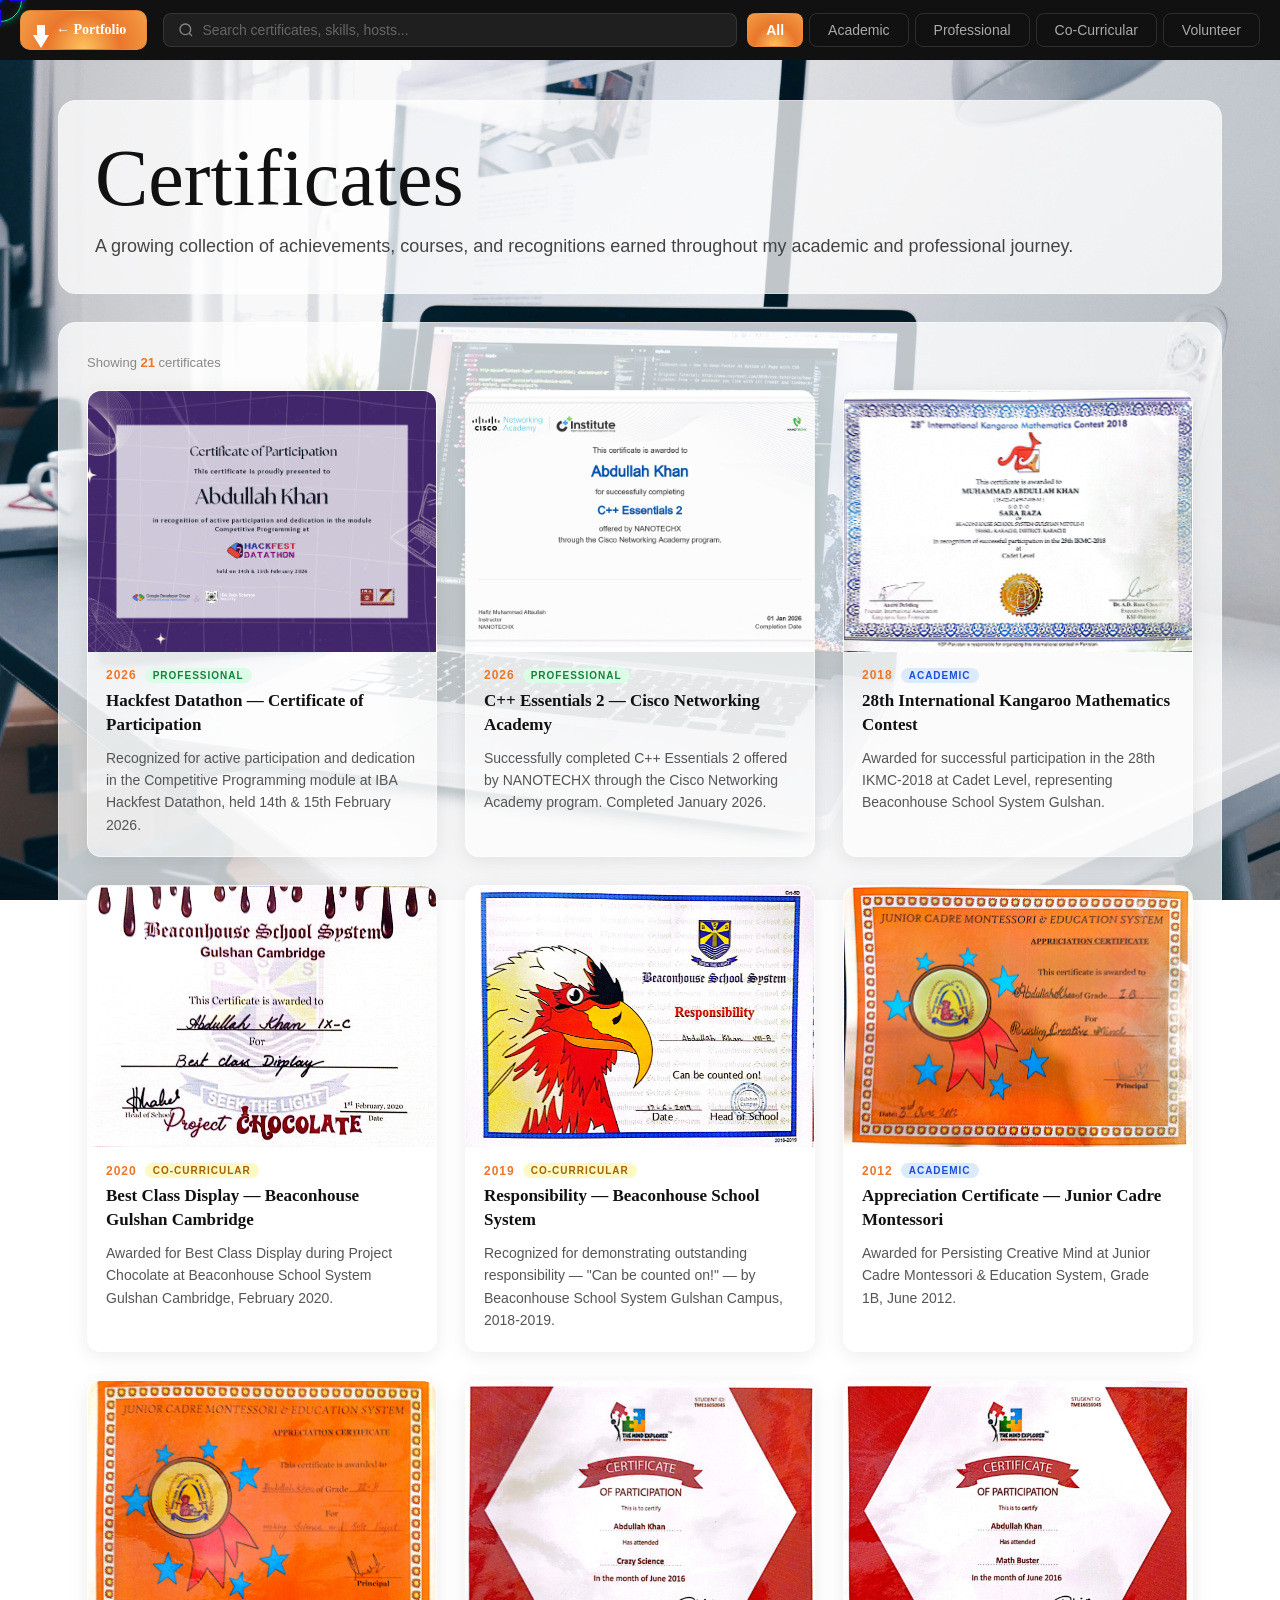
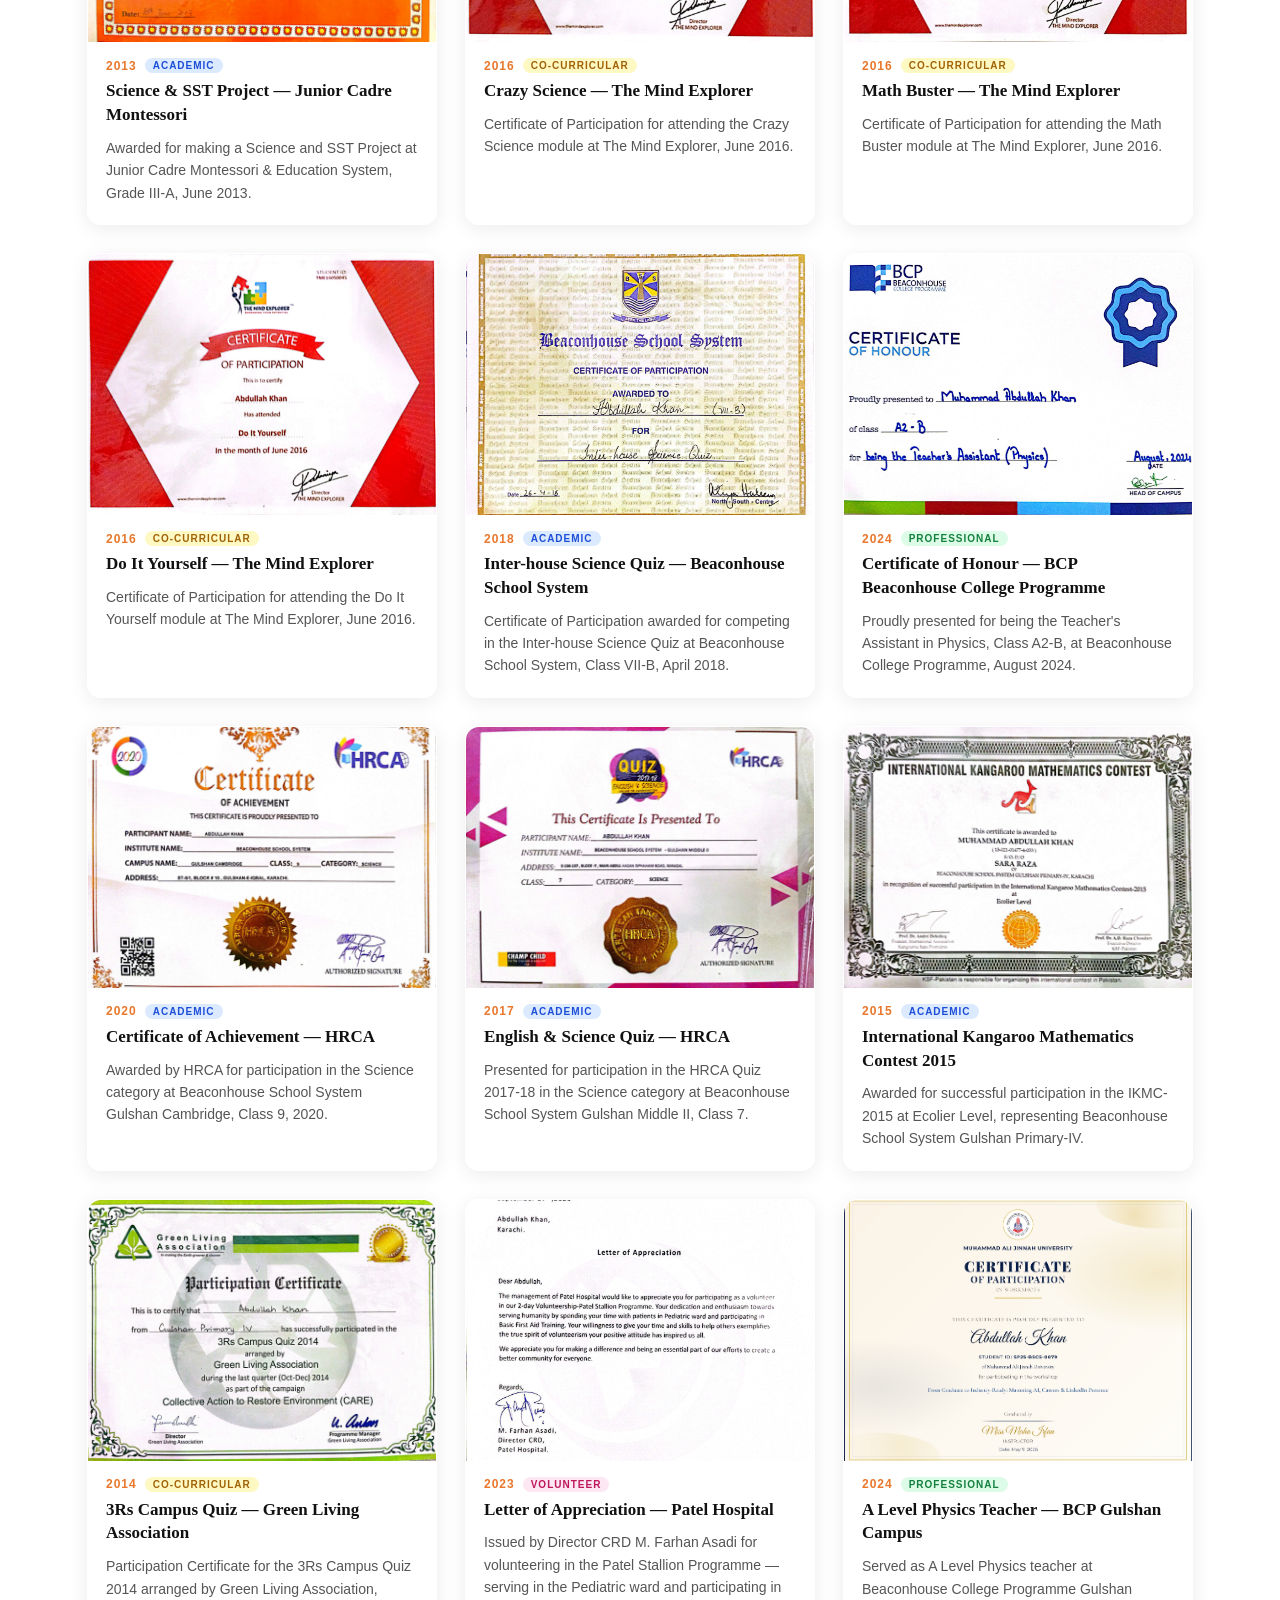
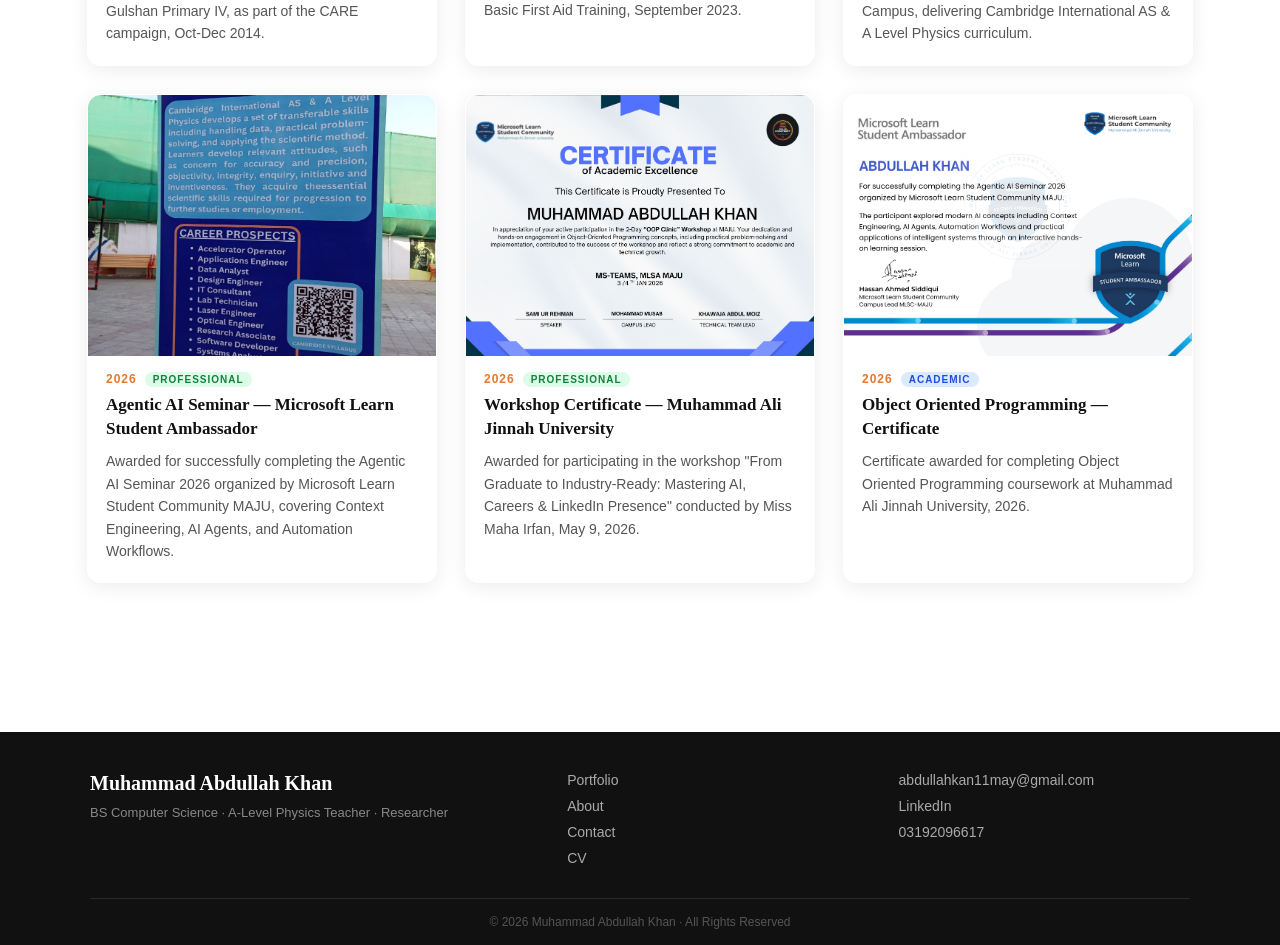
==== certificates.html @ 12440680 "Update certificates.html" ====
<!DOCTYPE html>
<html lang="en">
<head>
  <meta charset="UTF-8" />
  <meta name="viewport" content="width=device-width, initial-scale=1.0" />
  <title>Abdullah Khan — Certificates</title>
  <style>
    * { margin: 0; padding: 0; box-sizing: border-box; }
    html { scroll-behavior: smooth; }
    body { font-family: Georgia, "Times New Roman", serif; color: #111; background-image: url('christopher-gower-m_HRfLhgABo-unsplash.jpg'); background-size: cover; background-position: center; background-attachment: fixed; min-height: 100vh; }
    @media (max-width: 768px) { body { background-image: none; background-color: #cce8f4; } * { cursor: auto !important; } .cursor { display: none; } }
    * { cursor: none !important; }

    /* CURSOR */
    .cursor { position: fixed; top: 0; left: 0; pointer-events: none; z-index: 99999; transform: translate(-50%, -50%); }
    .cursor-ring { position: absolute; top: 50%; left: 50%; transform: translate(-50%, -50%); width: 44px; height: 44px; border-radius: 50%; border: 1.5px solid rgba(0,255,180,0.9); background: transparent; box-shadow: 0 0 8px rgba(0,255,180,0.4), inset 0 0 8px rgba(0,255,180,0.1); transition: transform 0.15s ease, box-shadow 0.15s ease; }
    .cursor-dot { position: absolute; top: 50%; left: 50%; transform: translate(-50%, -50%); width: 5px; height: 5px; border-radius: 50%; background: rgb(0,26,255); box-shadow: 0 0 6px rgba(0,34,255,0.9), 0 0 12px rgba(0,55,255,0.5); }
    .cursor-line { position: absolute; background: rgba(30,0,255,0.85); box-shadow: 0 0 4px rgba(13,0,255,0.6); }
    .cursor-line-top    { width: 1.5px; height: 16px; top: -26px;    left: 50%;  transform: translateX(-50%); }
    .cursor-line-bottom { width: 1.5px; height: 16px; bottom: -26px; left: 50%;  transform: translateX(-50%); }
    .cursor-line-left   { height: 1.5px; width: 16px; left: -26px;   top: 50%;   transform: translateY(-50%); }
    .cursor-line-right  { height: 1.5px; width: 16px; right: -26px;  top: 50%;   transform: translateY(-50%); }
    .cursor.clicking .cursor-ring { transform: translate(-50%,-50%) scale(0.7); box-shadow: 0 0 16px rgba(8,0,255,0.8), inset 0 0 10px rgba(0,255,180,0.2); }
    .cursor.hovering .cursor-ring { transform: translate(-50%,-50%) scale(1.5); box-shadow: 0 0 20px rgba(0,42,255,0.7), inset 0 0 14px rgba(0,255,180,0.15); }

    /* PROGRESS BAR */
    .progress-bar { position: fixed; top: 0; left: 0; width: 0%; height: 5px; background: linear-gradient(to right, #5f74fe, #3f2ce9); z-index: 9999; transition: width 0.1s ease; border-radius: 0 2px 2px 0; }

    /* NAVBAR */
    .navbar { width: 100%; background: #111; display: flex; justify-content: center; align-items: center; gap: 40px; padding: 10px 18px; position: sticky; top: 0; z-index: 1000; }
    .nav-btn { --icon_width: 8px; --icon_height: 10px; --icon_color: #ffffff; border-radius: 10px; border: 1px solid rgba(0,0,0,0.05); position: relative; padding: 10px 20px 10px 35px; background: radial-gradient(circle at bottom center, #fec35f, #e9772c, #f49d46); color: #ffffff; transform-style: preserve-3d; transition: all 300ms ease; font-family: Georgia, "Times New Roman", serif; font-size: 14px; font-weight: 600; cursor: pointer; text-decoration: none; user-select: none; display: inline-flex; justify-content: center; align-items: center; z-index: 1; line-height: 1.3; }
    .nav-btn:hover { color: #000; background: radial-gradient(circle at center center, #f9f9f9, #a7a7a7); transform: scale(1.08) translateY(-2px); box-shadow: 0 6px 20px rgba(233,119,44,0.35); }
    .nav-btn:hover .btn-icon { transition: all 800ms ease-in-out; transform: rotateY(90deg) rotate(-360deg); }
    .nav-btn .btn-icon { width: 80px; display: block; position: absolute; left: -20px; top: -36px; bottom: -40px; transform-style: preserve-3d; transform: rotateY(90deg) rotate(0deg); }
    .nav-btn .btn-icon > span { position: absolute; background: var(--icon_color); width: var(--icon_width); height: var(--icon_height); left: 0; top: 50px; transform: rotateY(-90deg); }
    .nav-btn > .btn-icon > span::before { position: absolute; content: ""; top: 100%; left: 0; margin-left: calc((var(--icon_width) * -1) + var(--icon_width) / 2); width: 0; height: 0; border-width: calc(var(--icon_width) + 5px) var(--icon_width) 0 var(--icon_width); border-color: var(--icon_color) transparent transparent transparent; border-style: solid; }

    /* PAGE WRAP */
    .page-wrap { width: min(100%, 1200px); margin: 0 auto; padding: 40px 18px 60px; }

    /* PAGE HEADER */
    .page-header { background: rgba(255,255,255,0.75); border: 1px solid rgba(255,255,255,0.3); border-radius: 18px; padding: 32px 36px; margin-bottom: 28px; opacity: 0; transform: translateY(40px); transition: opacity 0.2s ease, transform 0.7s ease; }
    .page-header.visible { opacity: 1; transform: translateY(0); }
    .page-header h1 { font-size: clamp(48px, 7vw, 80px); font-weight: 400; margin-bottom: 8px; }
    .page-header p { font-family: Arial; font-size: 18px; color: #444; line-height: 1.6; }

    /* ── FILTER BAR ── */
    .filter-bar {
      background: #0f1923;
      border-radius: 14px;
      padding: 14px 20px;
      margin-bottom: 28px;
      display: flex;
      align-items: center;
      gap: 16px;
      flex-wrap: wrap;
      opacity: 0;
      transform: translateY(20px);
      transition: opacity 0.6s ease, transform 0.6s ease;
    }
    .filter-bar.visible { opacity: 1; transform: translateY(0); }

    .filter-search-wrap {
      display: flex;
      align-items: center;
      gap: 8px;
      background: rgba(255,255,255,0.06);
      border: 1px solid rgba(255,255,255,0.1);
      border-radius: 8px;
      padding: 8px 14px;
      flex: 1;
      min-width: 200px;
    }
    .filter-search-wrap svg { color: #888; flex-shrink: 0; }
    .filter-search {
      background: transparent;
      border: none;
      outline: none;
      color: #fff;
      font-size: 14px;
      font-family: Arial, sans-serif;
      width: 100%;
    }
    .filter-search::placeholder { color: #666; }

    .filter-tabs {
      display: flex;
      gap: 6px;
      flex-wrap: wrap;
    }

    .filter-tab {
      padding: 8px 18px;
      border-radius: 8px;
      border: 1px solid rgba(255,255,255,0.12);
      background: transparent;
      color: #aaa;
      font-size: 14px;
      font-family: Arial, sans-serif;
      font-weight: 500;
      cursor: pointer;
      transition: all 0.2s ease;
    }
    .filter-tab:hover { color: #fff; border-color: rgba(255,255,255,0.3); }
    .filter-tab.active {
      background: radial-gradient(circle at bottom center, #fec35f, #e9772c, #f49d46);
      border-color: transparent;
      color: #fff;
      font-weight: 700;
    }

    /* CERT SECTION */
    .cert-section { background: rgba(255,255,255,0.75); border: 1px solid rgba(255,255,255,0.3); border-radius: 18px; padding: 32px 28px; margin-bottom: 36px; opacity: 0; transform: translateY(40px); transition: opacity 0.7s ease, transform 0.7s ease; }
    .cert-section.visible { opacity: 1; transform: translateY(0); }

    /* count badge */
    .cert-count {
      font-family: Arial, sans-serif;
      font-size: 13px;
      color: #888;
      margin-bottom: 20px;
    }
    .cert-count span { color: #e9772c; font-weight: 700; }

    /* GRID */
    .cert-grid { display: grid; grid-template-columns: repeat(3, 1fr); gap: 28px; }
    .cert-card { display: flex; flex-direction: column; background: rgba(255,255,255,0.6); border: 1px solid rgba(255,255,255,0.5); border-radius: 14px; overflow: hidden; box-shadow: 0 4px 20px rgba(0,0,0,0.08); transition: transform 0.3s ease, box-shadow 0.3s ease; }
    .cert-card:hover { transform: translateY(-6px); box-shadow: 0 12px 36px rgba(233,119,44,0.2), 0 4px 16px rgba(0,0,0,0.12); }
    .cert-card.hidden { display: none; }

    .cert-img-wrap { width: 100%; aspect-ratio: 4/3; overflow: hidden; background: #e8e8e8; cursor: pointer; position: relative; }
    .cert-img-wrap img { width: 100%; height: 100%; object-fit: cover; display: block; transition: transform 0.4s ease; }
    .cert-card:hover .cert-img-wrap img { transform: scale(1.04); }
    .cert-img-wrap::after { content: "🔍 Click to enlarge"; position: absolute; bottom: 0; left: 0; right: 0; background: rgba(0,0,0,0.55); color: #fff; font-family: Arial; font-size: 13px; text-align: center; padding: 8px; opacity: 0; transition: opacity 0.3s ease; }
    .cert-card:hover .cert-img-wrap::after { opacity: 1; }

    .cert-info { padding: 16px 18px 20px; flex: 1; display: flex; flex-direction: column; gap: 6px; }
    .cert-meta { display: flex; align-items: center; gap: 8px; flex-wrap: wrap; }
    .cert-year { font-family: Arial; font-size: 12px; font-weight: 700; color: #e9772c; text-transform: uppercase; letter-spacing: 1px; }
    .cert-badge {
      font-family: Arial; font-size: 10px; font-weight: 700;
      letter-spacing: 1px; text-transform: uppercase;
      padding: 2px 8px; border-radius: 20px;
    }
    .badge-academic    { background: #dbeafe; color: #1d4ed8; }
    .badge-professional{ background: #dcfce7; color: #15803d; }
    .badge-cocurricular{ background: #fef9c3; color: #a16207; }
    .badge-volunteer   { background: #fce7f3; color: #be185d; }

    .cert-title { font-family: Georgia, serif; font-size: 17px; font-weight: 600; color: #111; line-height: 1.4; }
    .cert-desc { font-family: Arial; font-size: 14px; color: #555; line-height: 1.6; margin-top: 4px; }

    /* NO RESULTS */
    .no-results { display: none; text-align: center; padding: 60px 20px; font-family: Arial; color: #888; font-size: 16px; }
    .no-results.show { display: block; }

    /* LIGHTBOX */
    .lightbox { position: fixed; inset: 0; background: rgba(0,0,0,0.88); z-index: 99990; display: flex; align-items: center; justify-content: center; opacity: 0; pointer-events: none; transition: opacity 0.3s ease; }
    .lightbox.open { opacity: 1; pointer-events: all; }
    .lightbox img { max-width: 90vw; max-height: 88vh; object-fit: contain; border-radius: 10px; box-shadow: 0 20px 60px rgba(0,0,0,0.6); transform: scale(0.9); transition: transform 0.3s ease; }
    .lightbox.open img { transform: scale(1); }
    .lightbox-close { position: absolute; top: 20px; right: 28px; font-size: 38px; color: #fff; cursor: pointer; font-family: Arial; line-height: 1; transition: color 0.2s ease; }
    .lightbox-close:hover { color: #e9772c; }

    /* FOOTER */
    .footer { background: #111; color: #ccc; padding: 40px 24px 0; margin-top: 20px; }
    .footer-inner { width: min(100%, 1100px); margin: 0 auto; display: grid; grid-template-columns: 1.5fr 1fr 1fr; gap: 40px; padding-bottom: 32px; border-bottom: 1px solid rgba(255,255,255,0.1); }
    .footer-name h3 { font-family: Georgia,serif; font-size: 20px; color:#fff; margin-bottom:8px; }
    .footer-name p { font-family: Arial; font-size:13px; color:#888; line-height:1.6; }
    .footer-links, .footer-contact { display:flex; flex-direction:column; gap:10px; }
    .footer-links a, .footer-contact a { font-family:Arial; font-size:14px; color:#aaa; text-decoration:none; transition: color 0.2s ease, padding-left 0.2s ease; }
    .footer-links a:hover { color:#e9772c; padding-left:6px; }
    .footer-contact a:hover { color:#e9772c; }
    .footer-bottom { width:min(100%,1100px); margin:0 auto; padding:16px 0; text-align:center; }
    .footer-bottom p { font-family:Arial; font-size:12px; color:#555; }

    @media (max-width: 900px) {
      .cert-grid { grid-template-columns: repeat(2, 1fr); }
      .footer-inner { grid-template-columns: 1fr; gap: 24px; }
      .navbar { gap: 10px; flex-wrap: wrap; }
    }
    @media (max-width: 580px) {
      .cert-grid { grid-template-columns: 1fr; }
      .nav-btn { font-size: 11px; padding: 7px 12px; }
      .nav-btn .btn-icon { display: none; }
      .filter-bar { gap: 10px; }
    }
  </style>
</head>
<body>

  <div class="cursor" id="cursor">
    <div class="cursor-ring"></div>
    <div class="cursor-dot"></div>
    <div class="cursor-line cursor-line-top"></div>
    <div class="cursor-line cursor-line-bottom"></div>
    <div class="cursor-line cursor-line-left"></div>
    <div class="cursor-line cursor-line-right"></div>
  </div>

  <div class="progress-bar" id="progressBar"></div>

  <nav class="navbar" style="justify-content:flex-start; gap:16px; padding:10px 20px;">
    <a href="index.html" class="nav-btn"><div class="btn-icon"><span></span></div>← Portfolio</a>
    <div style="display:flex;align-items:center;gap:10px;flex:1;flex-wrap:wrap;">
      <div class="filter-search-wrap" style="flex:1;min-width:180px;">
        <svg width="16" height="16" viewBox="0 0 24 24" fill="none" stroke="currentColor" stroke-width="2"><circle cx="11" cy="11" r="8"/><path d="m21 21-4.35-4.35"/></svg>
        <input class="filter-search" id="searchInput" type="text" placeholder="Search certificates, skills, hosts..." />
      </div>
      <div class="filter-tabs">
        <button class="filter-tab active" data-filter="all">All</button>
        <button class="filter-tab" data-filter="academic">Academic</button>
        <button class="filter-tab" data-filter="professional">Professional</button>
        <button class="filter-tab" data-filter="cocurricular">Co-Curricular</button>
        <button class="filter-tab" data-filter="volunteer">Volunteer</button>
      </div>
    </div>
  </nav>

  <main class="page-wrap">

    <div class="page-header" id="pageHeader">
      <h1>Certificates</h1>
      <p>A growing collection of achievements, courses, and recognitions earned throughout my academic and professional journey.</p>
    </div>

    <div class="cert-section" id="certSection">
      <div class="cert-count" id="certCount">Showing <span id="countNum">21</span> certificates</div>
      <div class="cert-grid" id="certGrid">

        <!-- 1 · Professional (Hackfest / CP) -->
        <div class="cert-card" data-category="professional" data-text="hackfest datathon competitive programming iba 2026">
          <div class="cert-img-wrap" onclick="openLightbox('cert1.jpg')">
            <img src="cert1.jpg" alt="Hackfest Datathon Certificate" loading="lazy" />
          </div>
          <div class="cert-info">
            <div class="cert-meta">
              <span class="cert-year">2026</span>
              <span class="cert-badge badge-professional">Professional</span>
            </div>
            <div class="cert-title">Hackfest Datathon — Certificate of Participation</div>
            <div class="cert-desc">Recognized for active participation and dedication in the Competitive Programming module at IBA Hackfest Datathon, held 14th & 15th February 2026.</div>
          </div>
        </div>

        <!-- 2 · Professional (Cisco) -->
        <div class="cert-card" data-category="professional" data-text="c++ essentials cisco networking academy nanotechx 2026">
          <div class="cert-img-wrap" onclick="openLightbox('cert2.jpg')">
            <img src="cert2.jpg" alt="C++ Essentials 2 Certificate" loading="lazy" />
          </div>
          <div class="cert-info">
            <div class="cert-meta">
              <span class="cert-year">2026</span>
              <span class="cert-badge badge-professional">Professional</span>
            </div>
            <div class="cert-title">C++ Essentials 2 — Cisco Networking Academy</div>
            <div class="cert-desc">Successfully completed C++ Essentials 2 offered by NANOTECHX through the Cisco Networking Academy program. Completed January 2026.</div>
          </div>
        </div>

        <!-- 3 · Academic (IKMC 2018) -->
        <div class="cert-card" data-category="academic" data-text="international kangaroo mathematics contest ikmc 2018 beaconhouse">
          <div class="cert-img-wrap" onclick="openLightbox('cert3.jpg')">
            <img src="cert3.jpg" alt="International Kangaroo Mathematics Contest 2018" loading="lazy" />
          </div>
          <div class="cert-info">
            <div class="cert-meta">
              <span class="cert-year">2018</span>
              <span class="cert-badge badge-academic">Academic</span>
            </div>
            <div class="cert-title">28th International Kangaroo Mathematics Contest</div>
            <div class="cert-desc">Awarded for successful participation in the 28th IKMC-2018 at Cadet Level, representing Beaconhouse School System Gulshan.</div>
          </div>
        </div>

        <!-- 4 · Co-Curricular (Best Class Display) -->
        <div class="cert-card" data-category="cocurricular" data-text="best class display beaconhouse gulshan cambridge 2020 chocolate">
          <div class="cert-img-wrap" onclick="openLightbox('cert4.jpg')">
            <img src="cert4.jpg" alt="Beaconhouse Best Class Display" loading="lazy" />
          </div>
          <div class="cert-info">
            <div class="cert-meta">
              <span class="cert-year">2020</span>
              <span class="cert-badge badge-cocurricular">Co-Curricular</span>
            </div>
            <div class="cert-title">Best Class Display — Beaconhouse Gulshan Cambridge</div>
            <div class="cert-desc">Awarded for Best Class Display during Project Chocolate at Beaconhouse School System Gulshan Cambridge, February 2020.</div>
          </div>
        </div>

        <!-- 5 · Co-Curricular (Responsibility) -->
        <div class="cert-card" data-category="cocurricular" data-text="responsibility beaconhouse school 2019 leadership">
          <div class="cert-img-wrap" onclick="openLightbox('cert5.jpg')">
            <img src="cert5.jpg" alt="Responsibility Certificate" loading="lazy" />
          </div>
          <div class="cert-info">
            <div class="cert-meta">
              <span class="cert-year">2019</span>
              <span class="cert-badge badge-cocurricular">Co-Curricular</span>
            </div>
            <div class="cert-title">Responsibility — Beaconhouse School System</div>
            <div class="cert-desc">Recognized for demonstrating outstanding responsibility — "Can be counted on!" — by Beaconhouse School System Gulshan Campus, 2018-2019.</div>
          </div>
        </div>

        <!-- 6 · Academic (Montessori Appreciation) -->
        <div class="cert-card" data-category="academic" data-text="appreciation certificate junior cadre montessori 2012 creative">
          <div class="cert-img-wrap" onclick="openLightbox('cert6.jpg')">
            <img src="cert6.jpg" alt="Junior Cadre Montessori Appreciation Certificate" loading="lazy" />
          </div>
          <div class="cert-info">
            <div class="cert-meta">
              <span class="cert-year">2012</span>
              <span class="cert-badge badge-academic">Academic</span>
            </div>
            <div class="cert-title">Appreciation Certificate — Junior Cadre Montessori</div>
            <div class="cert-desc">Awarded for Persisting Creative Mind at Junior Cadre Montessori & Education System, Grade 1B, June 2012.</div>
          </div>
        </div>

        <!-- 7 · Academic (Montessori Science Project) -->
        <div class="cert-card" data-category="academic" data-text="science sst project junior cadre montessori 2013">
          <div class="cert-img-wrap" onclick="openLightbox('cert7.jpg')">
            <img src="cert7.jpg" alt="Junior Cadre Montessori Science Project" loading="lazy" />
          </div>
          <div class="cert-info">
            <div class="cert-meta">
              <span class="cert-year">2013</span>
              <span class="cert-badge badge-academic">Academic</span>
            </div>
            <div class="cert-title">Science & SST Project — Junior Cadre Montessori</div>
            <div class="cert-desc">Awarded for making a Science and SST Project at Junior Cadre Montessori & Education System, Grade III-A, June 2013.</div>
          </div>
        </div>

        <!-- 8 · Co-Curricular (Crazy Science) -->
        <div class="cert-card" data-category="cocurricular" data-text="crazy science mind explorer 2016 participation">
          <div class="cert-img-wrap" onclick="openLightbox('cert8.jpg')">
            <img src="cert8.jpg" alt="The Mind Explorer Crazy Science" loading="lazy" />
          </div>
          <div class="cert-info">
            <div class="cert-meta">
              <span class="cert-year">2016</span>
              <span class="cert-badge badge-cocurricular">Co-Curricular</span>
            </div>
            <div class="cert-title">Crazy Science — The Mind Explorer</div>
            <div class="cert-desc">Certificate of Participation for attending the Crazy Science module at The Mind Explorer, June 2016.</div>
          </div>
        </div>

        <!-- 9 · Co-Curricular (Math Buster) -->
        <div class="cert-card" data-category="cocurricular" data-text="math buster mind explorer 2016 mathematics">
          <div class="cert-img-wrap" onclick="openLightbox('cert9.jpg')">
            <img src="cert9.jpg" alt="The Mind Explorer Math Buster" loading="lazy" />
          </div>
          <div class="cert-info">
            <div class="cert-meta">
              <span class="cert-year">2016</span>
              <span class="cert-badge badge-cocurricular">Co-Curricular</span>
            </div>
            <div class="cert-title">Math Buster — The Mind Explorer</div>
            <div class="cert-desc">Certificate of Participation for attending the Math Buster module at The Mind Explorer, June 2016.</div>
          </div>
        </div>

        <!-- 10 · Co-Curricular (DIY) -->
        <div class="cert-card" data-category="cocurricular" data-text="do it yourself mind explorer 2016 diy">
          <div class="cert-img-wrap" onclick="openLightbox('cert10.jpg')">
            <img src="cert10.jpg" alt="The Mind Explorer Do It Yourself" loading="lazy" />
          </div>
          <div class="cert-info">
            <div class="cert-meta">
              <span class="cert-year">2016</span>
              <span class="cert-badge badge-cocurricular">Co-Curricular</span>
            </div>
            <div class="cert-title">Do It Yourself — The Mind Explorer</div>
            <div class="cert-desc">Certificate of Participation for attending the Do It Yourself module at The Mind Explorer, June 2016.</div>
          </div>
        </div>

        <!-- 11 · Academic (Science Quiz) -->
        <div class="cert-card" data-category="academic" data-text="inter-house science quiz beaconhouse 2018">
          <div class="cert-img-wrap" onclick="openLightbox('cert11.jpg')">
            <img src="cert11.jpg" alt="Beaconhouse Inter-house Science Quiz" loading="lazy" />
          </div>
          <div class="cert-info">
            <div class="cert-meta">
              <span class="cert-year">2018</span>
              <span class="cert-badge badge-academic">Academic</span>
            </div>
            <div class="cert-title">Inter-house Science Quiz — Beaconhouse School System</div>
            <div class="cert-desc">Certificate of Participation awarded for competing in the Inter-house Science Quiz at Beaconhouse School System, Class VII-B, April 2018.</div>
          </div>
        </div>

        <!-- 12 · Professional (Teacher Assistant BCP) -->
        <div class="cert-card" data-category="professional" data-text="certificate of honour teacher assistant physics bcp beaconhouse 2024">
          <div class="cert-img-wrap" onclick="openLightbox('cert12.jpg')">
            <img src="cert12.jpg" alt="BCP Certificate of Honour Teacher Assistant Physics" loading="lazy" />
          </div>
          <div class="cert-info">
            <div class="cert-meta">
              <span class="cert-year">2024</span>
              <span class="cert-badge badge-professional">Professional</span>
            </div>
            <div class="cert-title">Certificate of Honour — BCP Beaconhouse College Programme</div>
            <div class="cert-desc">Proudly presented for being the Teacher's Assistant in Physics, Class A2-B, at Beaconhouse College Programme, August 2024.</div>
          </div>
        </div>

        <!-- 13 · Academic (HRCA Achievement 2020) -->
        <div class="cert-card" data-category="academic" data-text="hrca certificate of achievement science beaconhouse 2020">
          <div class="cert-img-wrap" onclick="openLightbox('cert13.jpg')">
            <img src="cert13.jpg" alt="HRCA Certificate of Achievement" loading="lazy" />
          </div>
          <div class="cert-info">
            <div class="cert-meta">
              <span class="cert-year">2020</span>
              <span class="cert-badge badge-academic">Academic</span>
            </div>
            <div class="cert-title">Certificate of Achievement — HRCA</div>
            <div class="cert-desc">Awarded by HRCA for participation in the Science category at Beaconhouse School System Gulshan Cambridge, Class 9, 2020.</div>
          </div>
        </div>

        <!-- 14 · Academic (HRCA Quiz 2017) -->
        <div class="cert-card" data-category="academic" data-text="english science quiz hrca beaconhouse 2017">
          <div class="cert-img-wrap" onclick="openLightbox('cert14.jpg')">
            <img src="cert14.jpg" alt="HRCA Quiz Certificate" loading="lazy" />
          </div>
          <div class="cert-info">
            <div class="cert-meta">
              <span class="cert-year">2017</span>
              <span class="cert-badge badge-academic">Academic</span>
            </div>
            <div class="cert-title">English & Science Quiz — HRCA</div>
            <div class="cert-desc">Presented for participation in the HRCA Quiz 2017-18 in the Science category at Beaconhouse School System Gulshan Middle II, Class 7.</div>
          </div>
        </div>

        <!-- 15 · Academic (IKMC 2015) -->
        <div class="cert-card" data-category="academic" data-text="international kangaroo mathematics contest ikmc 2015 beaconhouse">
          <div class="cert-img-wrap" onclick="openLightbox('cert15.jpg')">
            <img src="cert15.jpg" alt="International Kangaroo Mathematics Contest 2015" loading="lazy" />
          </div>
          <div class="cert-info">
            <div class="cert-meta">
              <span class="cert-year">2015</span>
              <span class="cert-badge badge-academic">Academic</span>
            </div>
            <div class="cert-title">International Kangaroo Mathematics Contest 2015</div>
            <div class="cert-desc">Awarded for successful participation in the IKMC-2015 at Ecolier Level, representing Beaconhouse School System Gulshan Primary-IV.</div>
          </div>
        </div>

        <!-- 16 · Co-Curricular (Green Living) -->
        <div class="cert-card" data-category="cocurricular" data-text="3rs campus quiz green living association 2014 environment care">
          <div class="cert-img-wrap" onclick="openLightbox('cert16.jpg')">
            <img src="cert16.jpg" alt="Green Living Association 3Rs Campus Quiz 2014" loading="lazy" />
          </div>
          <div class="cert-info">
            <div class="cert-meta">
              <span class="cert-year">2014</span>
              <span class="cert-badge badge-cocurricular">Co-Curricular</span>
            </div>
            <div class="cert-title">3Rs Campus Quiz — Green Living Association</div>
            <div class="cert-desc">Participation Certificate for the 3Rs Campus Quiz 2014 arranged by Green Living Association, Gulshan Primary IV, as part of the CARE campaign, Oct-Dec 2014.</div>
          </div>
        </div>

        <!-- 17 · Volunteer (Patel Hospital) -->
        <div class="cert-card" data-category="volunteer" data-text="patel hospital letter of appreciation volunteer stallion programme pediatric first aid 2023">
          <div class="cert-img-wrap" onclick="openLightbox('cert17.jpg')">
            <img src="cert17.jpg" alt="Patel Hospital Letter of Appreciation" loading="lazy" />
          </div>
          <div class="cert-info">
            <div class="cert-meta">
              <span class="cert-year">2023</span>
              <span class="cert-badge badge-volunteer">Volunteer</span>
            </div>
            <div class="cert-title">Letter of Appreciation — Patel Hospital</div>
            <div class="cert-desc">Issued by Director CRD M. Farhan Asadi for volunteering in the Patel Stallion Programme — serving in the Pediatric ward and participating in Basic First Aid Training, September 2023.</div>
          </div>
        </div>

        <!-- 18 · Professional (Physics Teacher BCP) -->
        <div class="cert-card" data-category="professional" data-text="a level physics teacher bcp gulshan campus cambridge 2024">
          <div class="cert-img-wrap" onclick="openLightbox('cert18.jpg')">
            <img src="cert18.jpg" alt="A Level Physics Teaching BCP" loading="lazy" />
          </div>
          <div class="cert-info">
            <div class="cert-meta">
              <span class="cert-year">2024</span>
              <span class="cert-badge badge-professional">Professional</span>
            </div>
            <div class="cert-title">A Level Physics Teacher — BCP Gulshan Campus</div>
            <div class="cert-desc">Served as A Level Physics teacher at Beaconhouse College Programme Gulshan Campus, delivering Cambridge International AS & A Level Physics curriculum.</div>
          </div>
        </div>

        <!-- 19 · Professional (Agentic AI) -->
        <div class="cert-card" data-category="professional" data-text="agentic ai seminar microsoft learn student ambassador maju 2026 context engineering automation">
          <div class="cert-img-wrap" onclick="openLightbox('cert19.jpeg')">
            <img src="cert19.jpeg" alt="Microsoft Learn Student Ambassador Agentic AI Seminar" loading="lazy" />
          </div>
          <div class="cert-info">
            <div class="cert-meta">
              <span class="cert-year">2026</span>
              <span class="cert-badge badge-professional">Professional</span>
            </div>
            <div class="cert-title">Agentic AI Seminar — Microsoft Learn Student Ambassador</div>
            <div class="cert-desc">Awarded for successfully completing the Agentic AI Seminar 2026 organized by Microsoft Learn Student Community MAJU, covering Context Engineering, AI Agents, and Automation Workflows.</div>
          </div>
        </div>

        <!-- 20 · Professional (MAJU Workshop) -->
        <div class="cert-card" data-category="professional" data-text="workshop maju linkedin ai career graduate industry ready 2026">
          <div class="cert-img-wrap" onclick="openLightbox('cert20.png')">
            <img src="cert20.png" alt="MAJU Workshop Certificate" loading="lazy" />
          </div>
          <div class="cert-info">
            <div class="cert-meta">
              <span class="cert-year">2026</span>
              <span class="cert-badge badge-professional">Professional</span>
            </div>
            <div class="cert-title">Workshop Certificate — Muhammad Ali Jinnah University</div>
            <div class="cert-desc">Awarded for participating in the workshop "From Graduate to Industry-Ready: Mastering AI, Careers & LinkedIn Presence" conducted by Miss Maha Irfan, May 9, 2026.</div>
          </div>
        </div>

        <!-- 21 · Academic (OOP) -->
        <div class="cert-card" data-category="academic" data-text="object oriented programming oop certificate maju 2026">
          <div class="cert-img-wrap" onclick="openLightbox('cert21.png')">
            <img src="cert21.png" alt="OOP Certificate" loading="lazy" />
          </div>
          <div class="cert-info">
            <div class="cert-meta">
              <span class="cert-year">2026</span>
              <span class="cert-badge badge-academic">Academic</span>
            </div>
            <div class="cert-title">Object Oriented Programming — Certificate</div>
            <div class="cert-desc">Certificate awarded for completing Object Oriented Programming coursework at Muhammad Ali Jinnah University, 2026.</div>
          </div>
        </div>

      </div><!-- end cert-grid -->
      <div class="no-results" id="noResults">No certificates match your search.</div>
    </div><!-- end cert-section -->

  </main>

  <footer class="footer">
    <div class="footer-inner">
      <div class="footer-name">
        <h3>Muhammad Abdullah Khan</h3>
        <p>BS Computer Science · A-Level Physics Teacher · Researcher</p>
      </div>
      <div class="footer-links">
        <a href="index.html">Portfolio</a>
        <a href="index.html#about">About</a>
        <a href="index.html#contact">Contact</a>
        <a href="cv.html">CV</a>
      </div>
      <div class="footer-contact">
        <a href="mailto:abdullahkan11may@gmail.com">abdullahkan11may@gmail.com</a>
        <a href="https://www.linkedin.com/in/abdullah-khan-34b156402" target="_blank">LinkedIn</a>
        <a href="tel:03192096617">03192096617</a>
      </div>
    </div>
    <div class="footer-bottom">
      <p>© 2026 Muhammad Abdullah Khan · All Rights Reserved</p>
    </div>
  </footer>

  <div class="lightbox" id="lightbox" onclick="closeLightbox()">
    <span class="lightbox-close" onclick="closeLightbox()">×</span>
    <img id="lightboxImg" src="" alt="Certificate" />
  </div>

  <script>
    // ── LIGHTBOX ──
    function openLightbox(src) {
      document.getElementById('lightboxImg').src = src;
      document.getElementById('lightbox').classList.add('open');
    }
    function closeLightbox() {
      document.getElementById('lightbox').classList.remove('open');
    }
    document.addEventListener('keydown', e => { if (e.key === 'Escape') closeLightbox(); });

    // ── FILTER & SEARCH ──
    let activeFilter = 'all';
    let searchQuery  = '';

    function applyFilters() {
      const cards = document.querySelectorAll('.cert-card');
      let visible = 0;
      cards.forEach(card => {
        const cat  = card.dataset.category;
        const text = (card.dataset.text + ' ' + card.innerText).toLowerCase();
        const matchCat    = activeFilter === 'all' || cat === activeFilter;
        const matchSearch = searchQuery === '' || text.includes(searchQuery);
        if (matchCat && matchSearch) {
          card.classList.remove('hidden');
          visible++;
        } else {
          card.classList.add('hidden');
        }
      });
      document.getElementById('countNum').textContent = visible;
      document.getElementById('noResults').classList.toggle('show', visible === 0);
    }

    document.querySelectorAll('.filter-tab').forEach(btn => {
      btn.addEventListener('click', () => {
        document.querySelectorAll('.filter-tab').forEach(b => b.classList.remove('active'));
        btn.classList.add('active');
        activeFilter = btn.dataset.filter;
        applyFilters();
      });
    });

    document.getElementById('searchInput').addEventListener('input', e => {
      searchQuery = e.target.value.toLowerCase().trim();
      applyFilters();
    });

    // ── PROGRESS BAR ──
    window.addEventListener('scroll', () => {
      const scrollTop = window.scrollY;
      const docHeight = document.documentElement.scrollHeight - window.innerHeight;
      document.getElementById('progressBar').style.width = (scrollTop / docHeight * 100) + '%';
    });

    // ── SCROLL ANIMATIONS ──
    const observer = new IntersectionObserver(entries => {
      entries.forEach(e => { if (e.isIntersecting) e.target.classList.add('visible'); });
    }, { threshold: 0.1 });
    document.querySelectorAll('.page-header, .cert-section').forEach(el => observer.observe(el));

    // ── CUSTOM CURSOR ──
    const cursor = document.getElementById('cursor');
    document.addEventListener('mousemove', e => {
      cursor.style.left = e.clientX + 'px';
      cursor.style.top  = e.clientY + 'px';
    });
    document.addEventListener('mousedown', () => cursor.classList.add('clicking'));
    document.addEventListener('mouseup',   () => cursor.classList.remove('clicking'));
    document.querySelectorAll('a, button, .cert-img-wrap, .lightbox-close, .filter-tab').forEach(el => {
      el.addEventListener('mouseenter', () => cursor.classList.add('hovering'));
      el.addEventListener('mouseleave', () => cursor.classList.remove('hovering'));
    });
  </script>

</body>
</html>
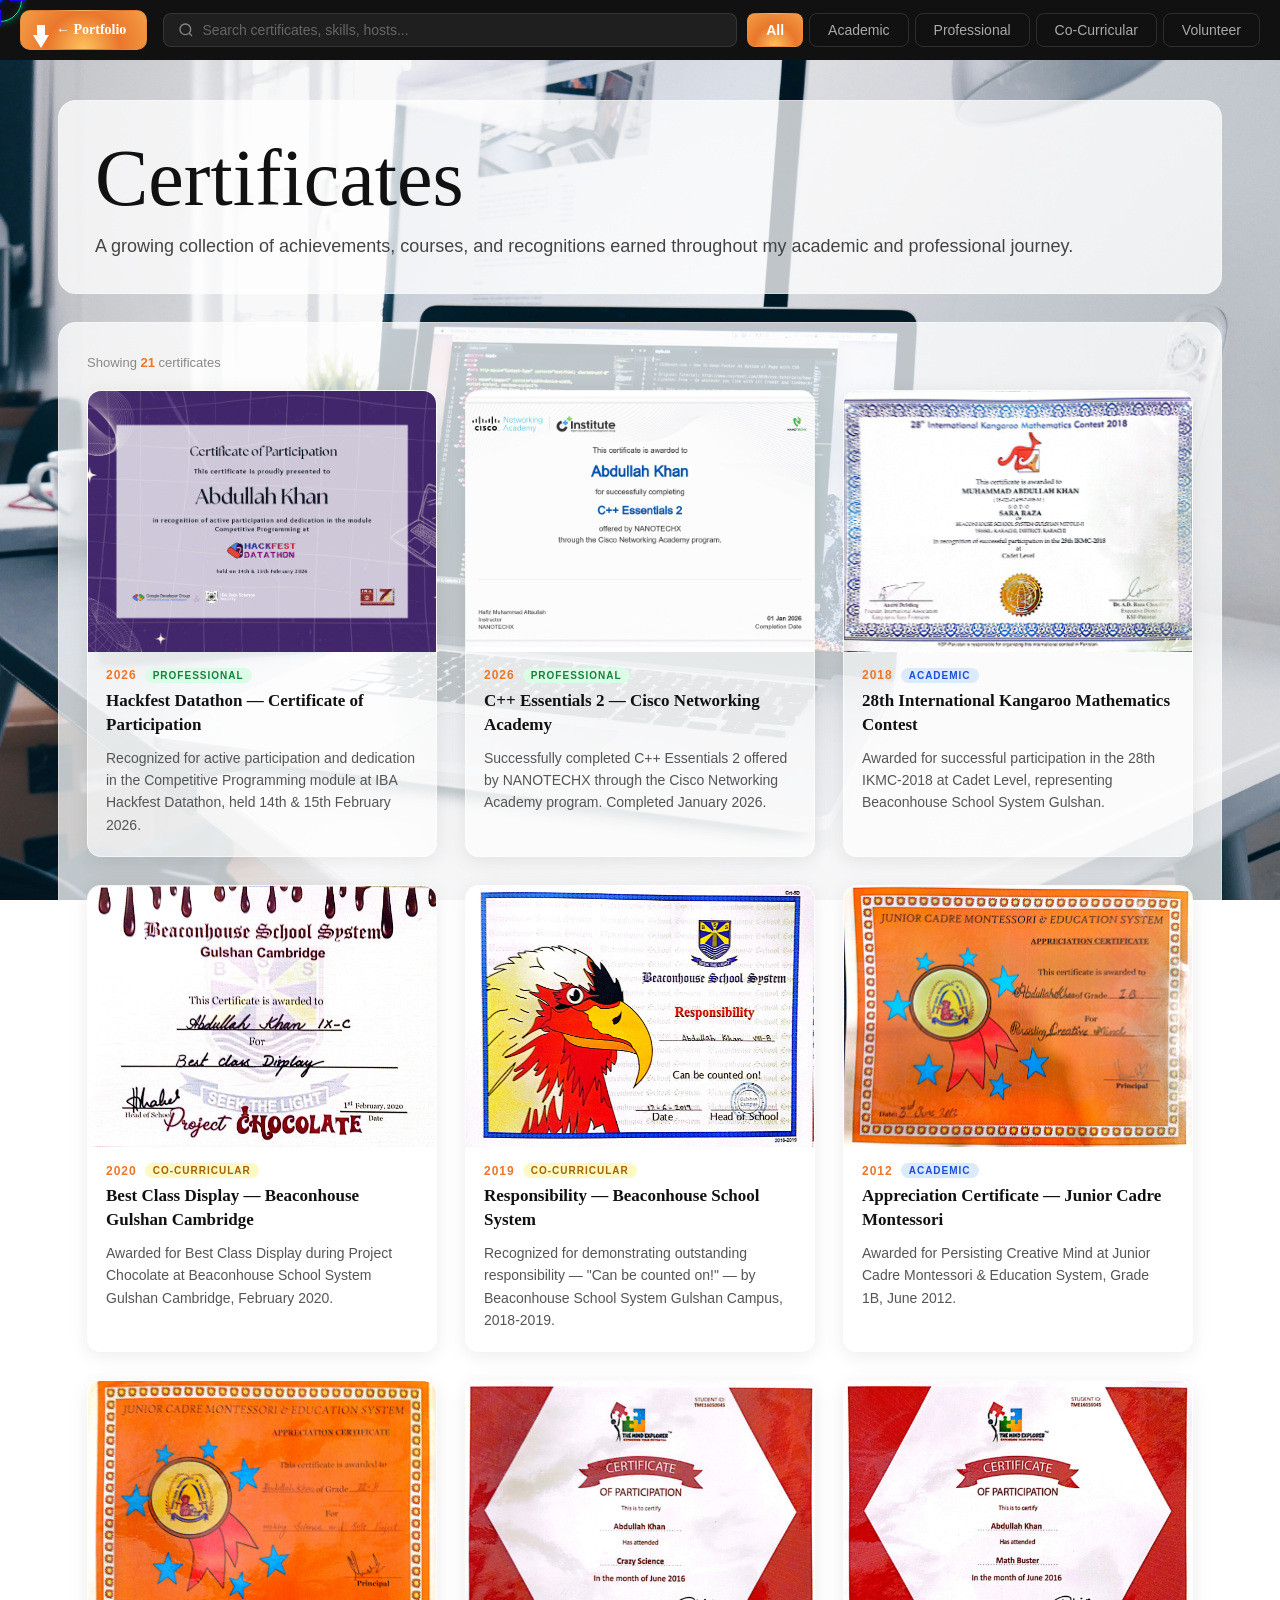
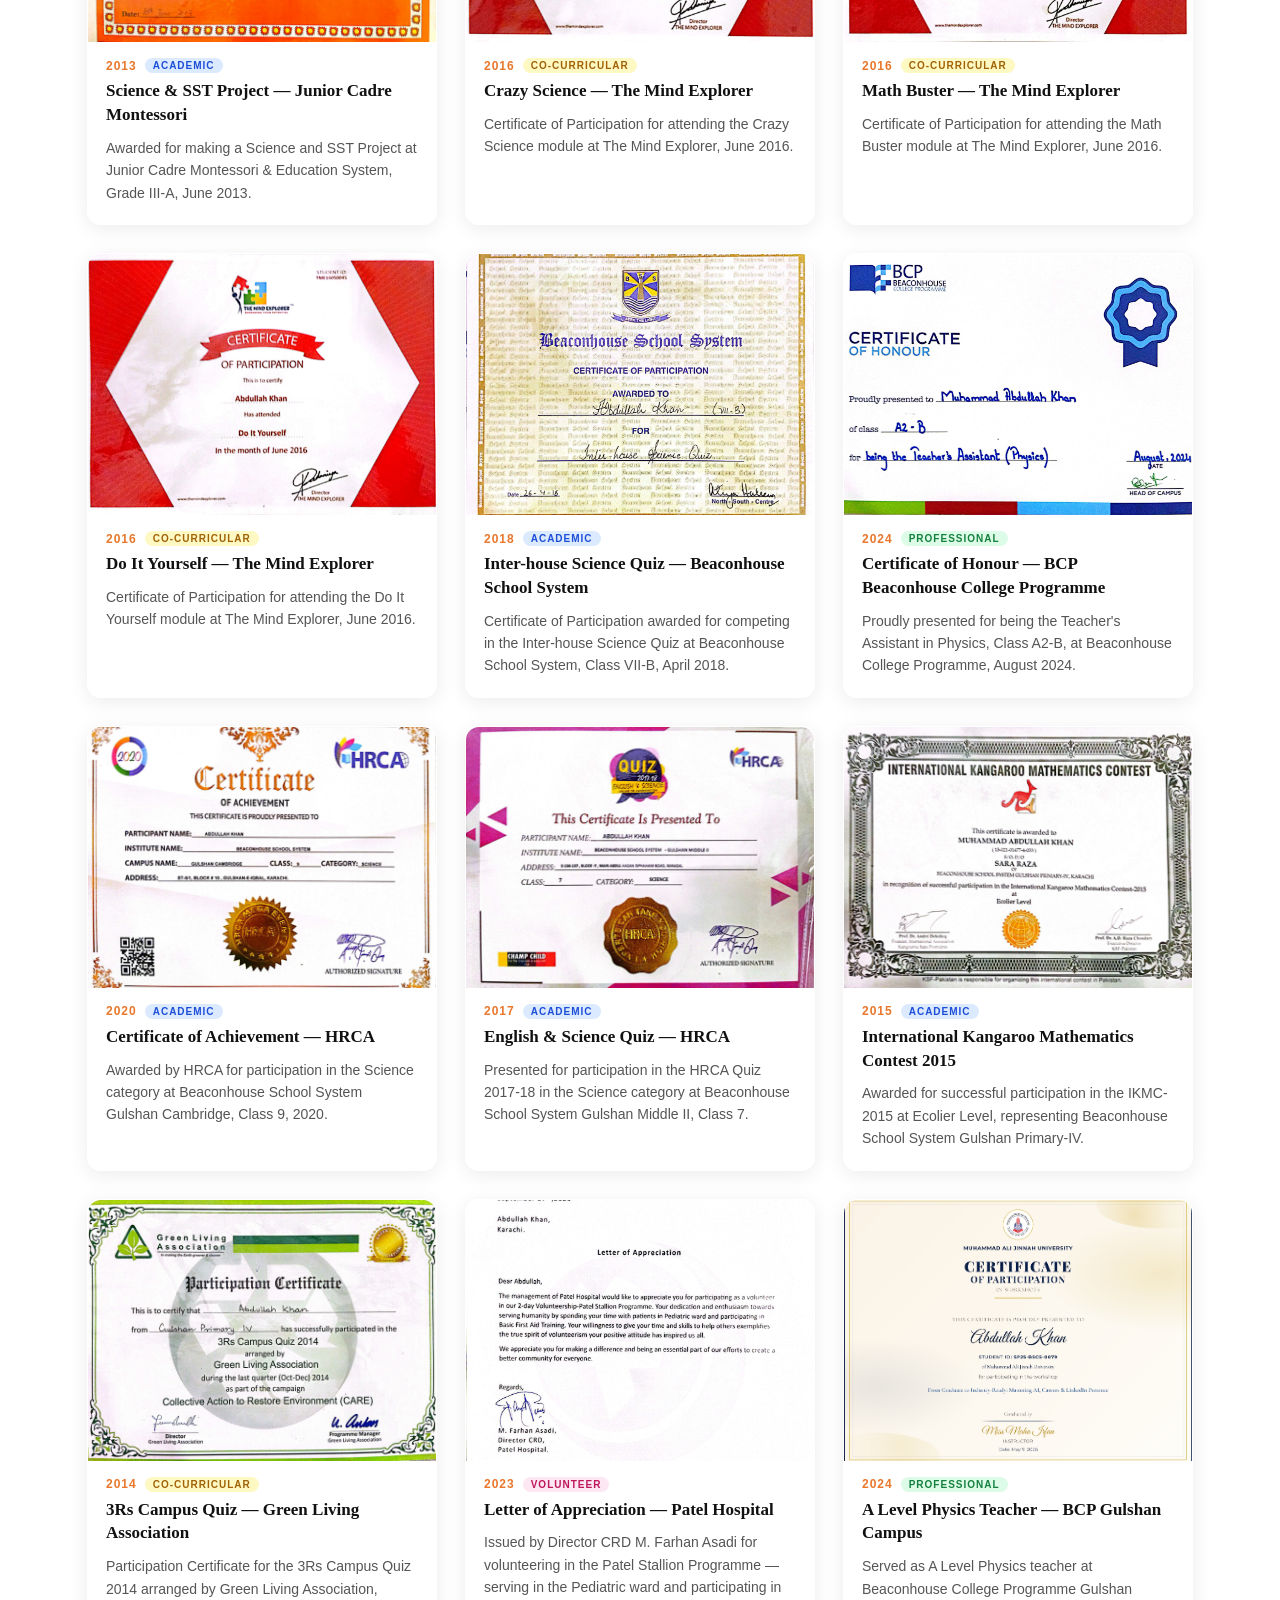
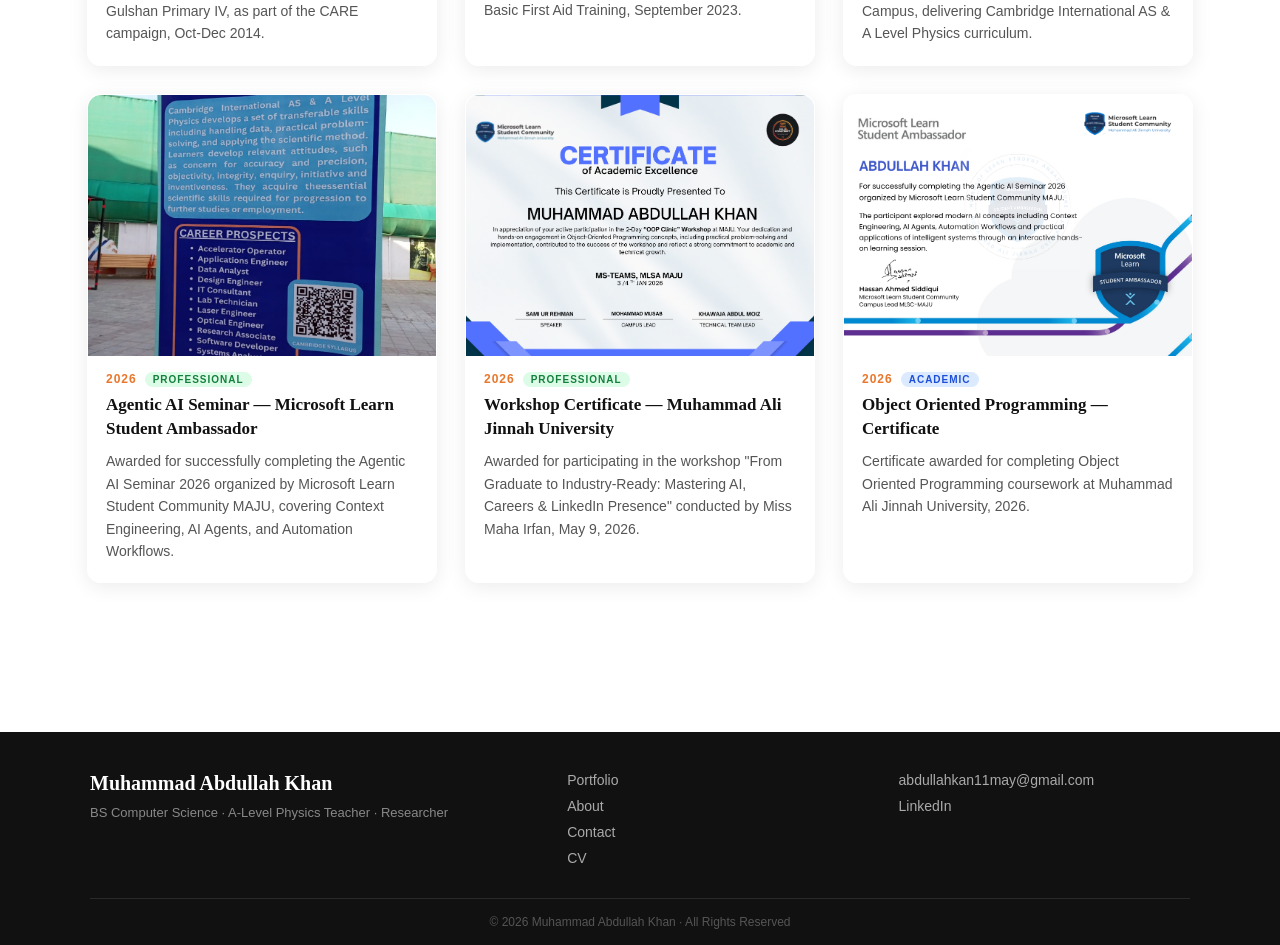
==== commit 877b0791: "Update certificates.html" ====
--- a/certificates.html
+++ b/certificates.html
@@ -563,8 +563,8 @@
       </div>
       <div class="footer-contact">
         <a href="mailto:abdullahkan11may@gmail.com">abdullahkan11may@gmail.com</a>
-        <a href="https://www.linkedin.com/in/abdullah-khan-34b156402" target="_blank">LinkedIn</a>
-        <a href="tel:03192096617">03192096617</a>
+        <a href="https://www.linkedin.com/in/muhammad-abdullah-khan-34b156402" target="_blank">LinkedIn</a>
+        
       </div>
     </div>
     <div class="footer-bottom">
@@ -633,10 +633,18 @@
     });
 
     // ── SCROLL ANIMATIONS ──
-    const observer = new IntersectionObserver(entries => {
-      entries.forEach(e => { if (e.isIntersecting) e.target.classList.add('visible'); });
-    }, { threshold: 0.1 });
-    document.querySelectorAll('.page-header, .cert-section').forEach(el => observer.observe(el));
+const observer = new IntersectionObserver(entries => {
+  entries.forEach(e => { if (e.isIntersecting) e.target.classList.add('visible'); });
+}, { threshold: 0.05, rootMargin: "0px 0px -10px 0px" });
+document.querySelectorAll('.page-header, .cert-section').forEach(el => observer.observe(el));
+
+// Force trigger on mobile where observer may miss already-visible elements
+setTimeout(() => {
+  document.querySelectorAll('.page-header, .cert-section').forEach(el => {
+    const rect = el.getBoundingClientRect();
+    if (rect.top < window.innerHeight) el.classList.add('visible');
+  });
+}, 200);
 
     // ── CUSTOM CURSOR ──
     const cursor = document.getElementById('cursor');
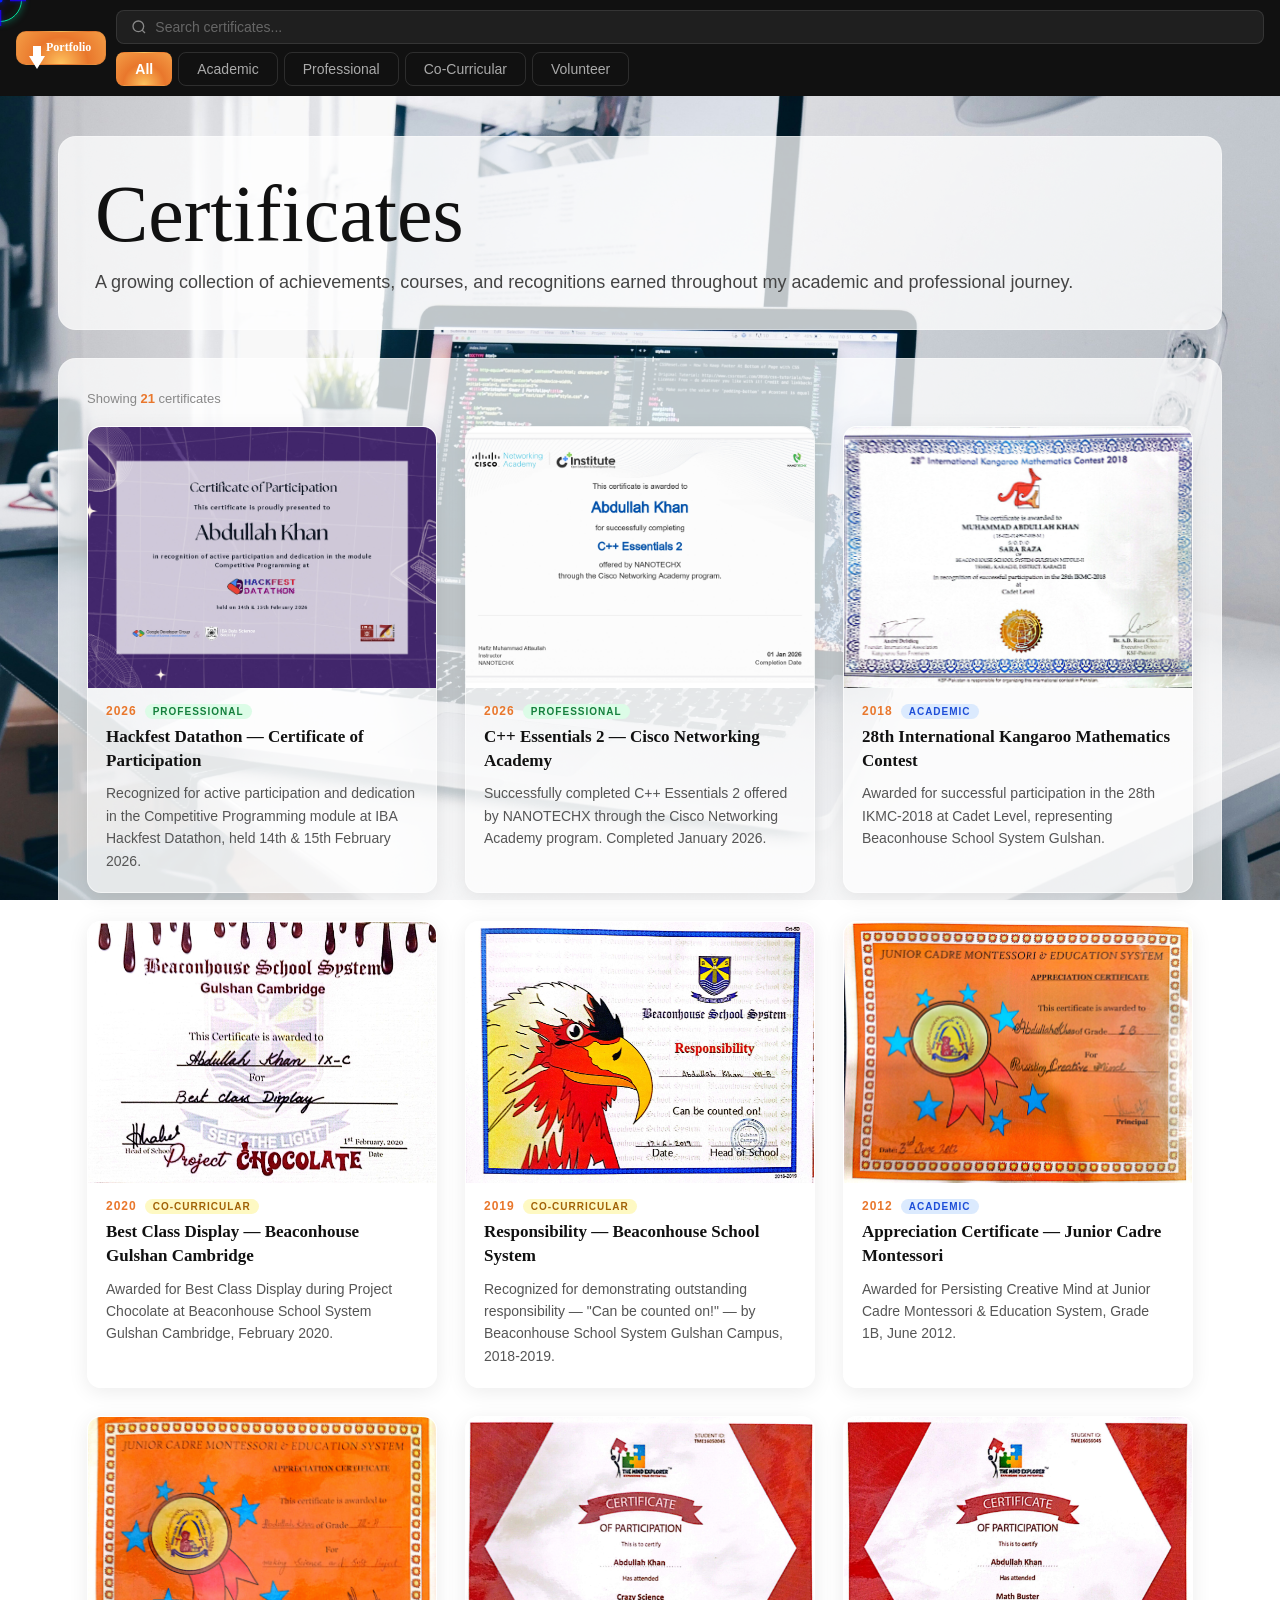
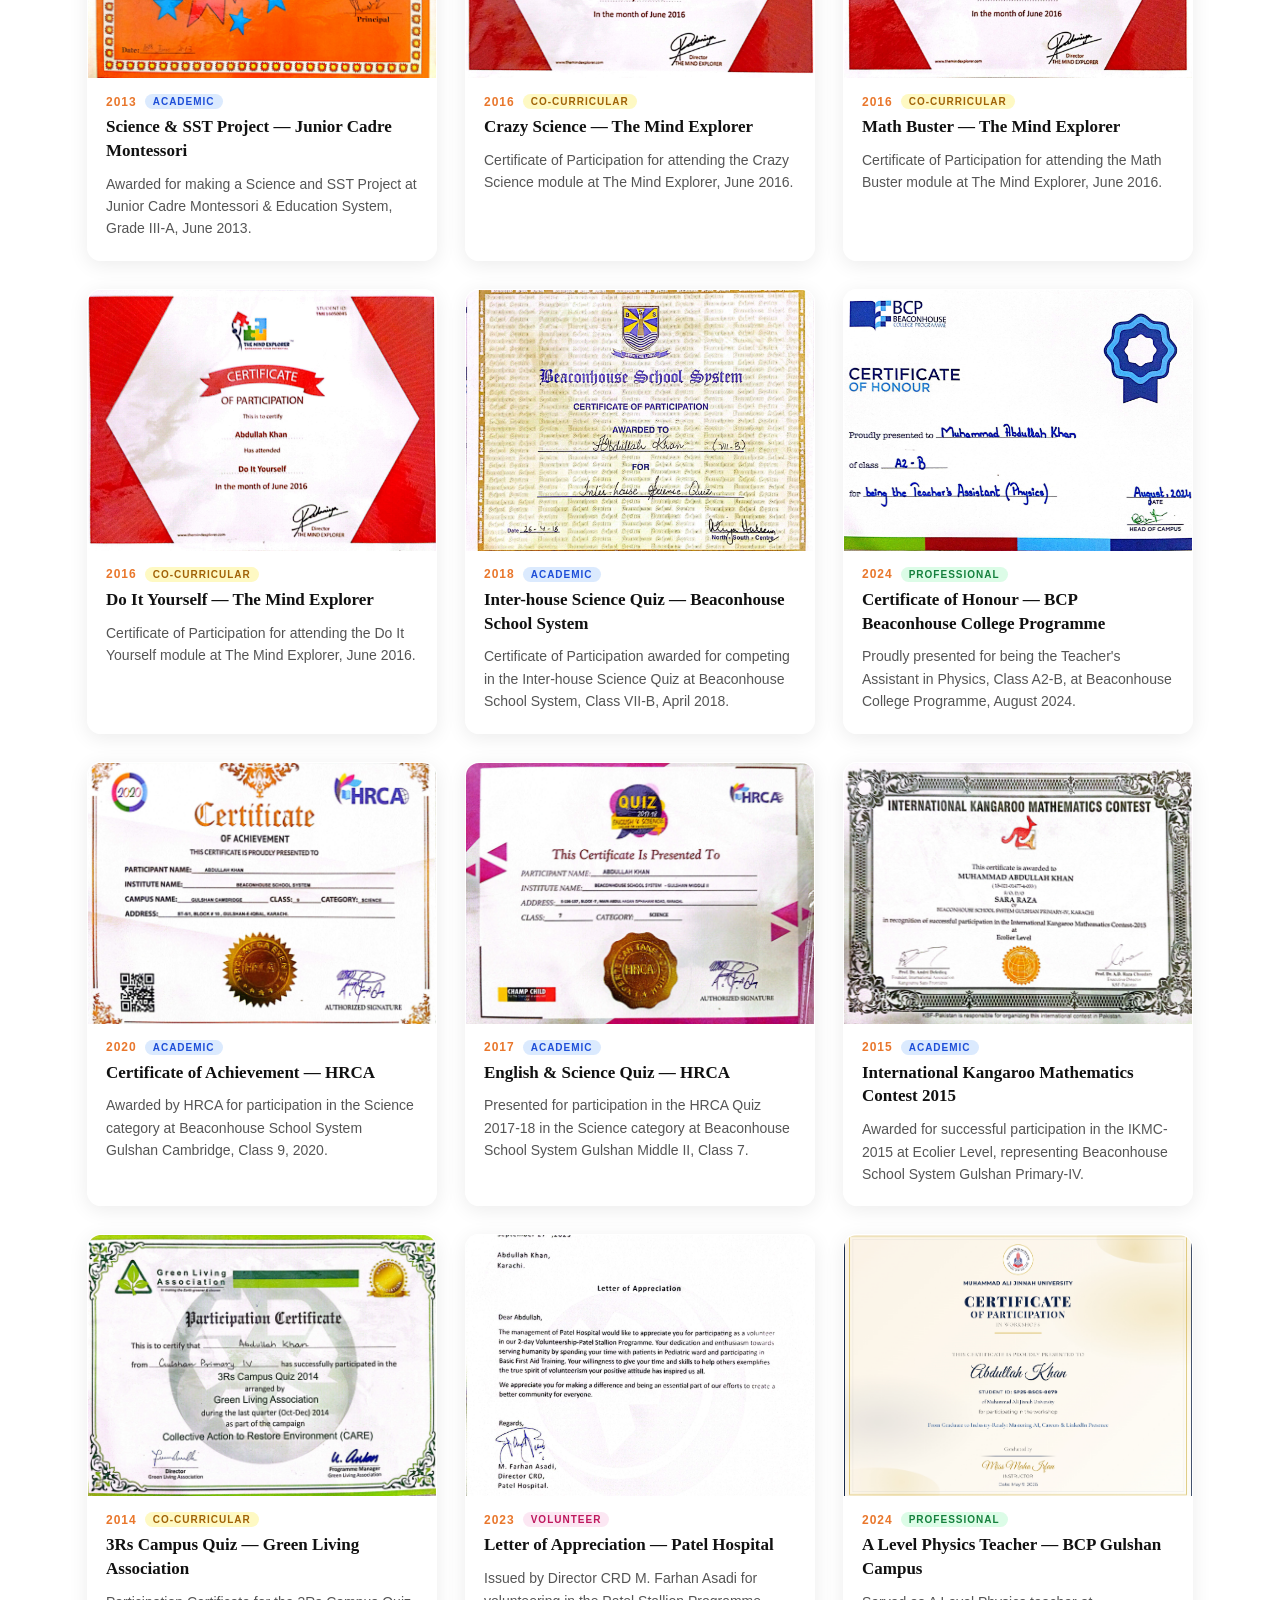
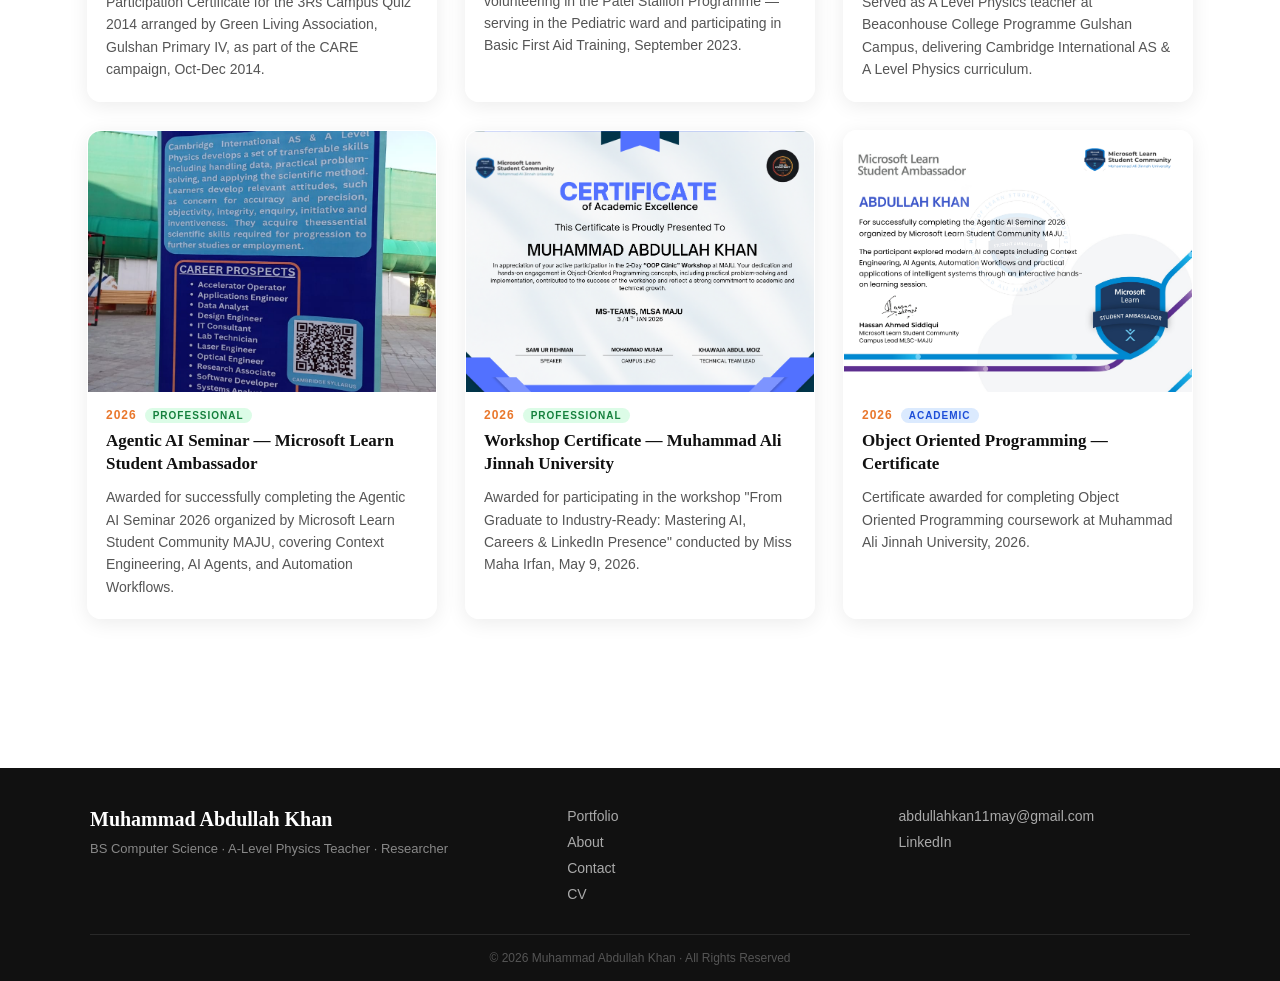
==== commit 34e51457: "Update certificates.html" ====
--- a/certificates.html
+++ b/certificates.html
@@ -184,6 +184,8 @@
       .nav-btn { font-size: 11px; padding: 7px 12px; }
       .nav-btn .btn-icon { display: none; }
       .filter-bar { gap: 10px; }
+      .navbar { flex-wrap: nowrap; align-items: flex-start; }
+.filter-tab { font-size: 12px; padding: 6px 12px; }
     }
   </style>
 </head>
@@ -200,22 +202,24 @@
 
   <div class="progress-bar" id="progressBar"></div>
 
-  <nav class="navbar" style="justify-content:flex-start; gap:16px; padding:10px 20px;">
-    <a href="index.html" class="nav-btn"><div class="btn-icon"><span></span></div>← Portfolio</a>
-    <div style="display:flex;align-items:center;gap:10px;flex:1;flex-wrap:wrap;">
-      <div class="filter-search-wrap" style="flex:1;min-width:180px;">
-        <svg width="16" height="16" viewBox="0 0 24 24" fill="none" stroke="currentColor" stroke-width="2"><circle cx="11" cy="11" r="8"/><path d="m21 21-4.35-4.35"/></svg>
-        <input class="filter-search" id="searchInput" type="text" placeholder="Search certificates, skills, hosts..." />
-      </div>
-      <div class="filter-tabs">
-        <button class="filter-tab active" data-filter="all">All</button>
-        <button class="filter-tab" data-filter="academic">Academic</button>
-        <button class="filter-tab" data-filter="professional">Professional</button>
-        <button class="filter-tab" data-filter="cocurricular">Co-Curricular</button>
-        <button class="filter-tab" data-filter="volunteer">Volunteer</button>
-      </div>
+<nav class="navbar" style="justify-content:space-between; padding:10px 16px; flex-wrap:nowrap; gap:10px;">
+  <a href="index.html" class="nav-btn" style="flex-shrink:0; font-size:12px; padding:8px 14px;">
+    <div class="btn-icon"><span></span></div>← Portfolio
+  </a>
+  <div style="display:flex; flex-direction:column; gap:8px; flex:1;">
+    <div class="filter-search-wrap" style="width:100%;">
+      <svg width="16" height="16" viewBox="0 0 24 24" fill="none" stroke="currentColor" stroke-width="2"><circle cx="11" cy="11" r="8"/><path d="m21 21-4.35-4.35"/></svg>
+      <input class="filter-search" id="searchInput" type="text" placeholder="Search certificates..." />
     </div>
-  </nav>
+    <div class="filter-tabs" style="display:flex; flex-wrap:wrap; gap:6px;">
+      <button class="filter-tab active" data-filter="all">All</button>
+      <button class="filter-tab" data-filter="academic">Academic</button>
+      <button class="filter-tab" data-filter="professional">Professional</button>
+      <button class="filter-tab" data-filter="cocurricular">Co-Curricular</button>
+      <button class="filter-tab" data-filter="volunteer">Volunteer</button>
+    </div>
+  </div>
+</nav>
 
   <main class="page-wrap">
 
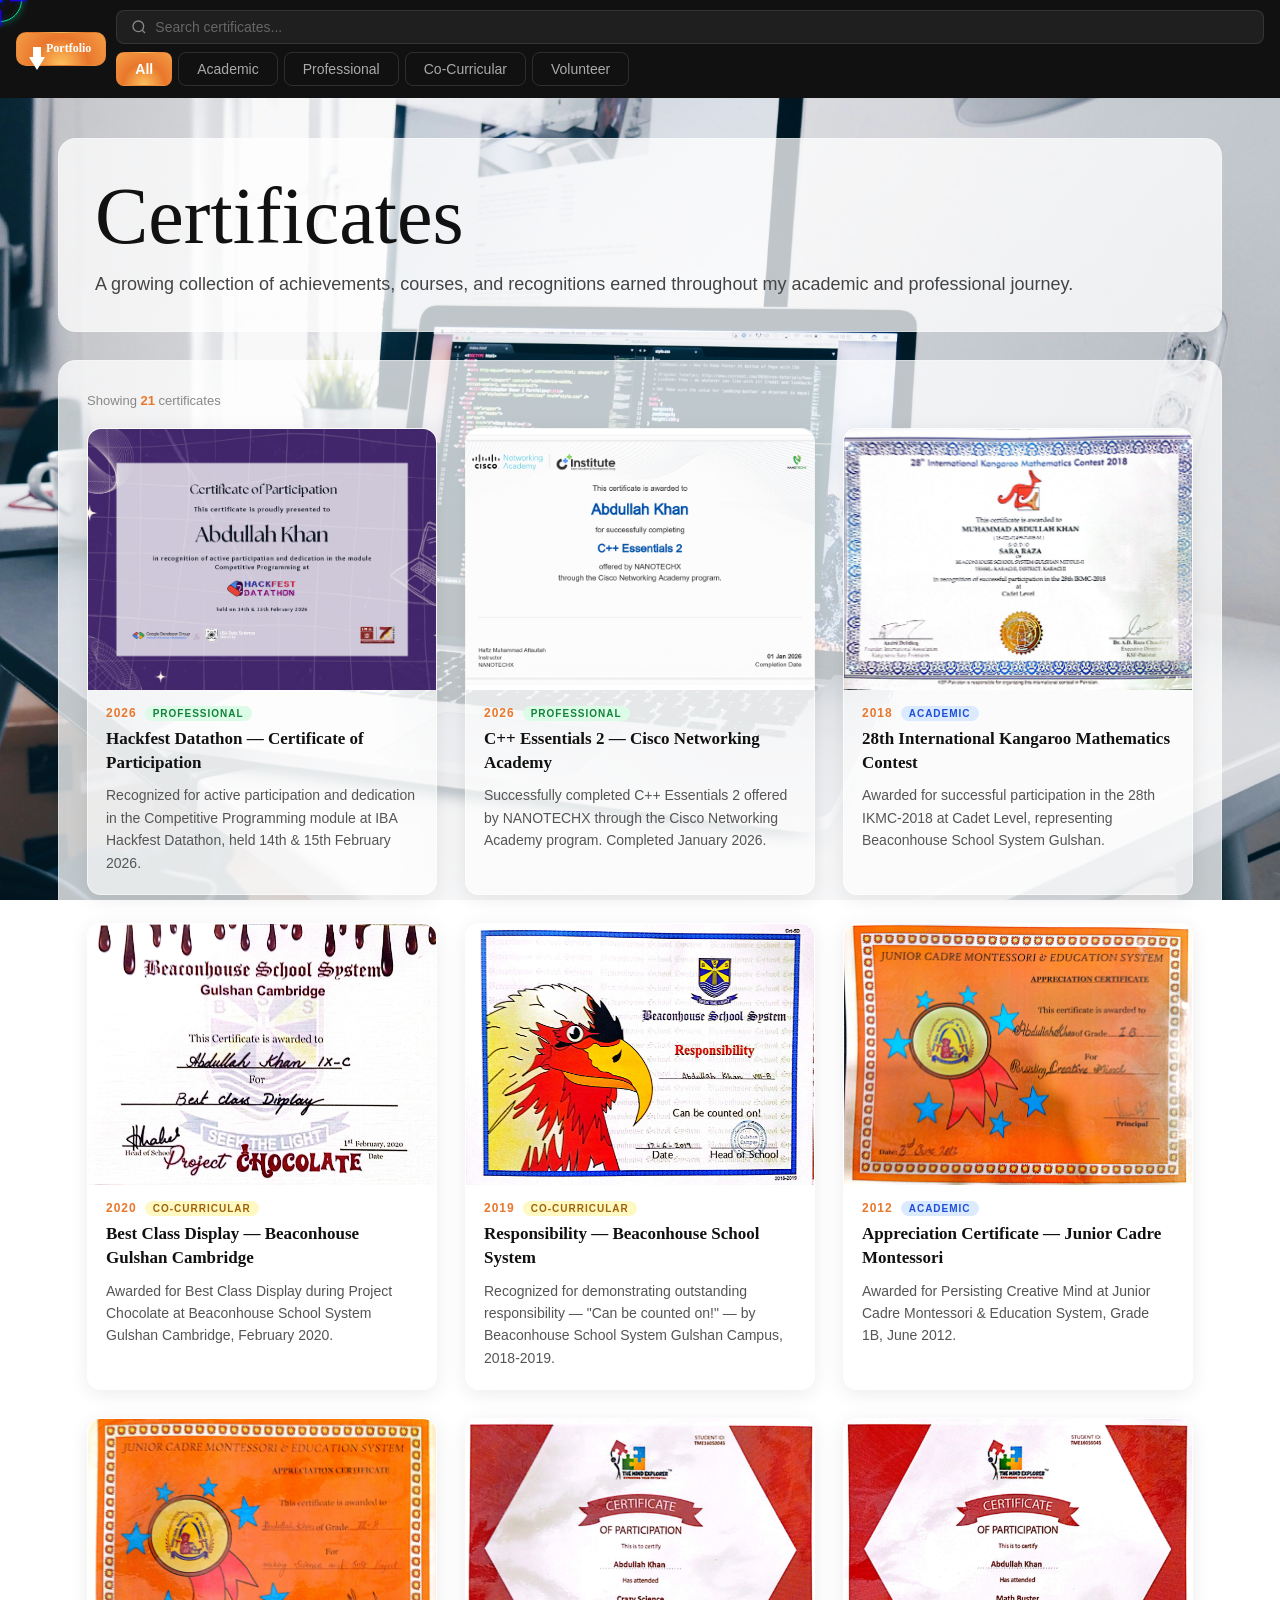
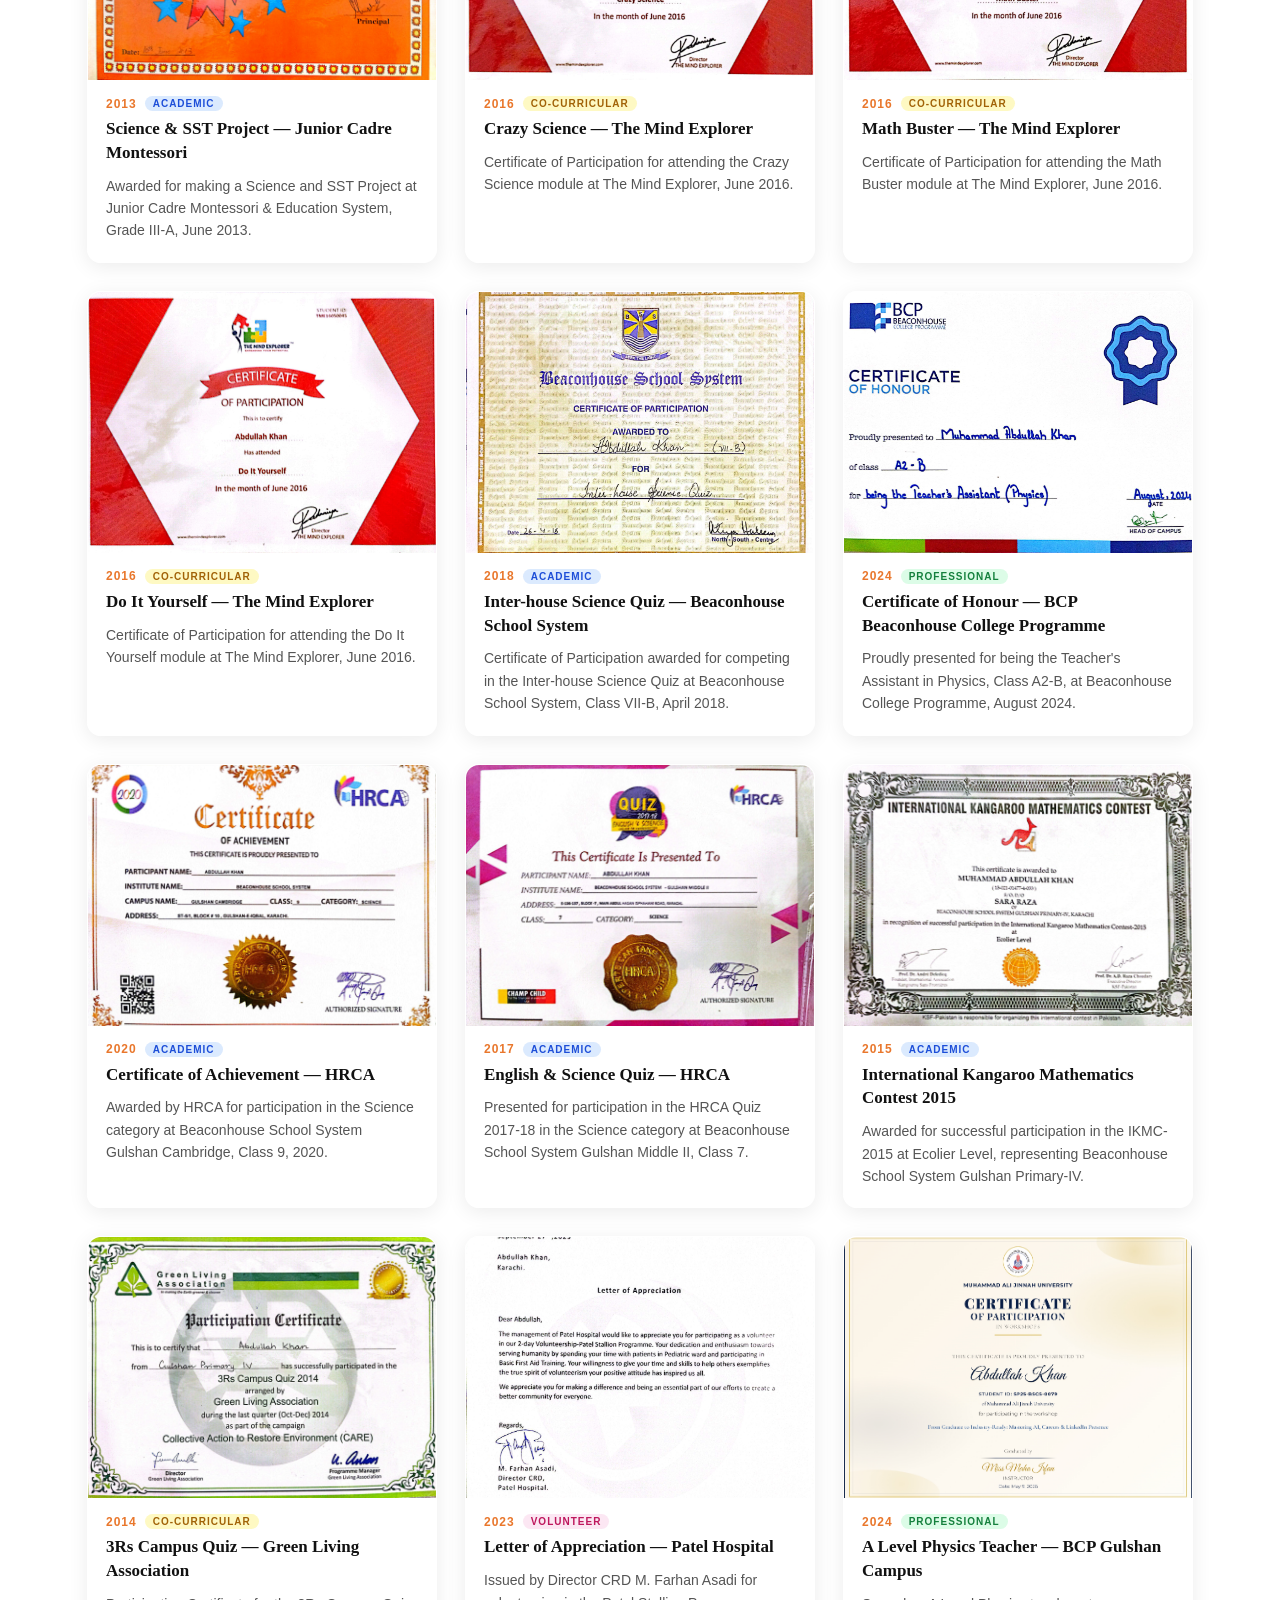
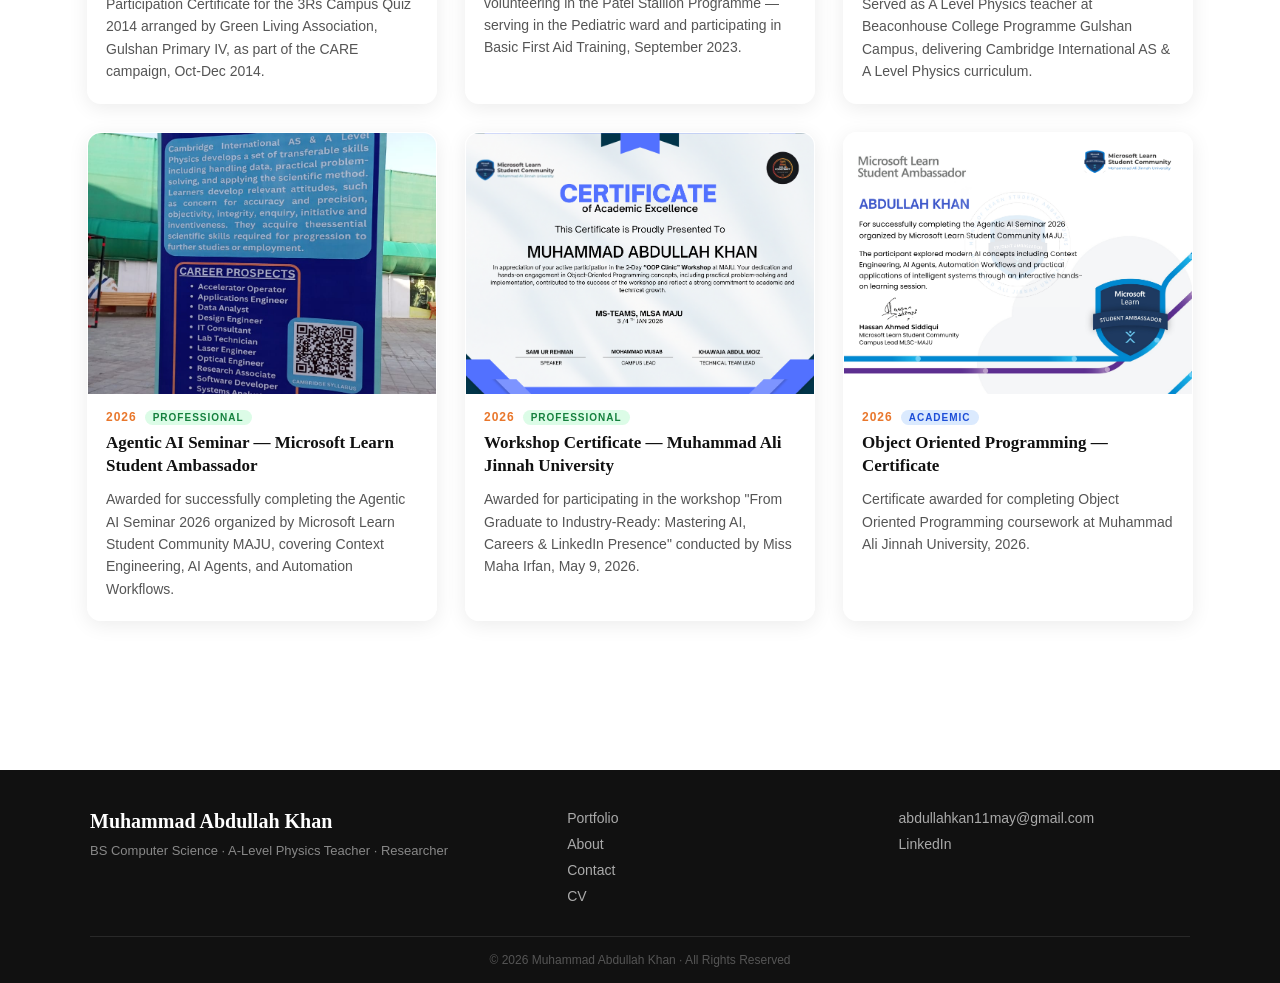
==== commit 7b3bc229: "Update certificates.html" ====
--- a/certificates.html
+++ b/certificates.html
@@ -211,7 +211,7 @@
       <svg width="16" height="16" viewBox="0 0 24 24" fill="none" stroke="currentColor" stroke-width="2"><circle cx="11" cy="11" r="8"/><path d="m21 21-4.35-4.35"/></svg>
       <input class="filter-search" id="searchInput" type="text" placeholder="Search certificates..." />
     </div>
-    <div class="filter-tabs" style="display:flex; flex-wrap:wrap; gap:6px;">
+   <div class="filter-tabs" style="display:flex; flex-wrap:nowrap; gap:6px; overflow-x:auto; padding-bottom:2px;">
       <button class="filter-tab active" data-filter="all">All</button>
       <button class="filter-tab" data-filter="academic">Academic</button>
       <button class="filter-tab" data-filter="professional">Professional</button>
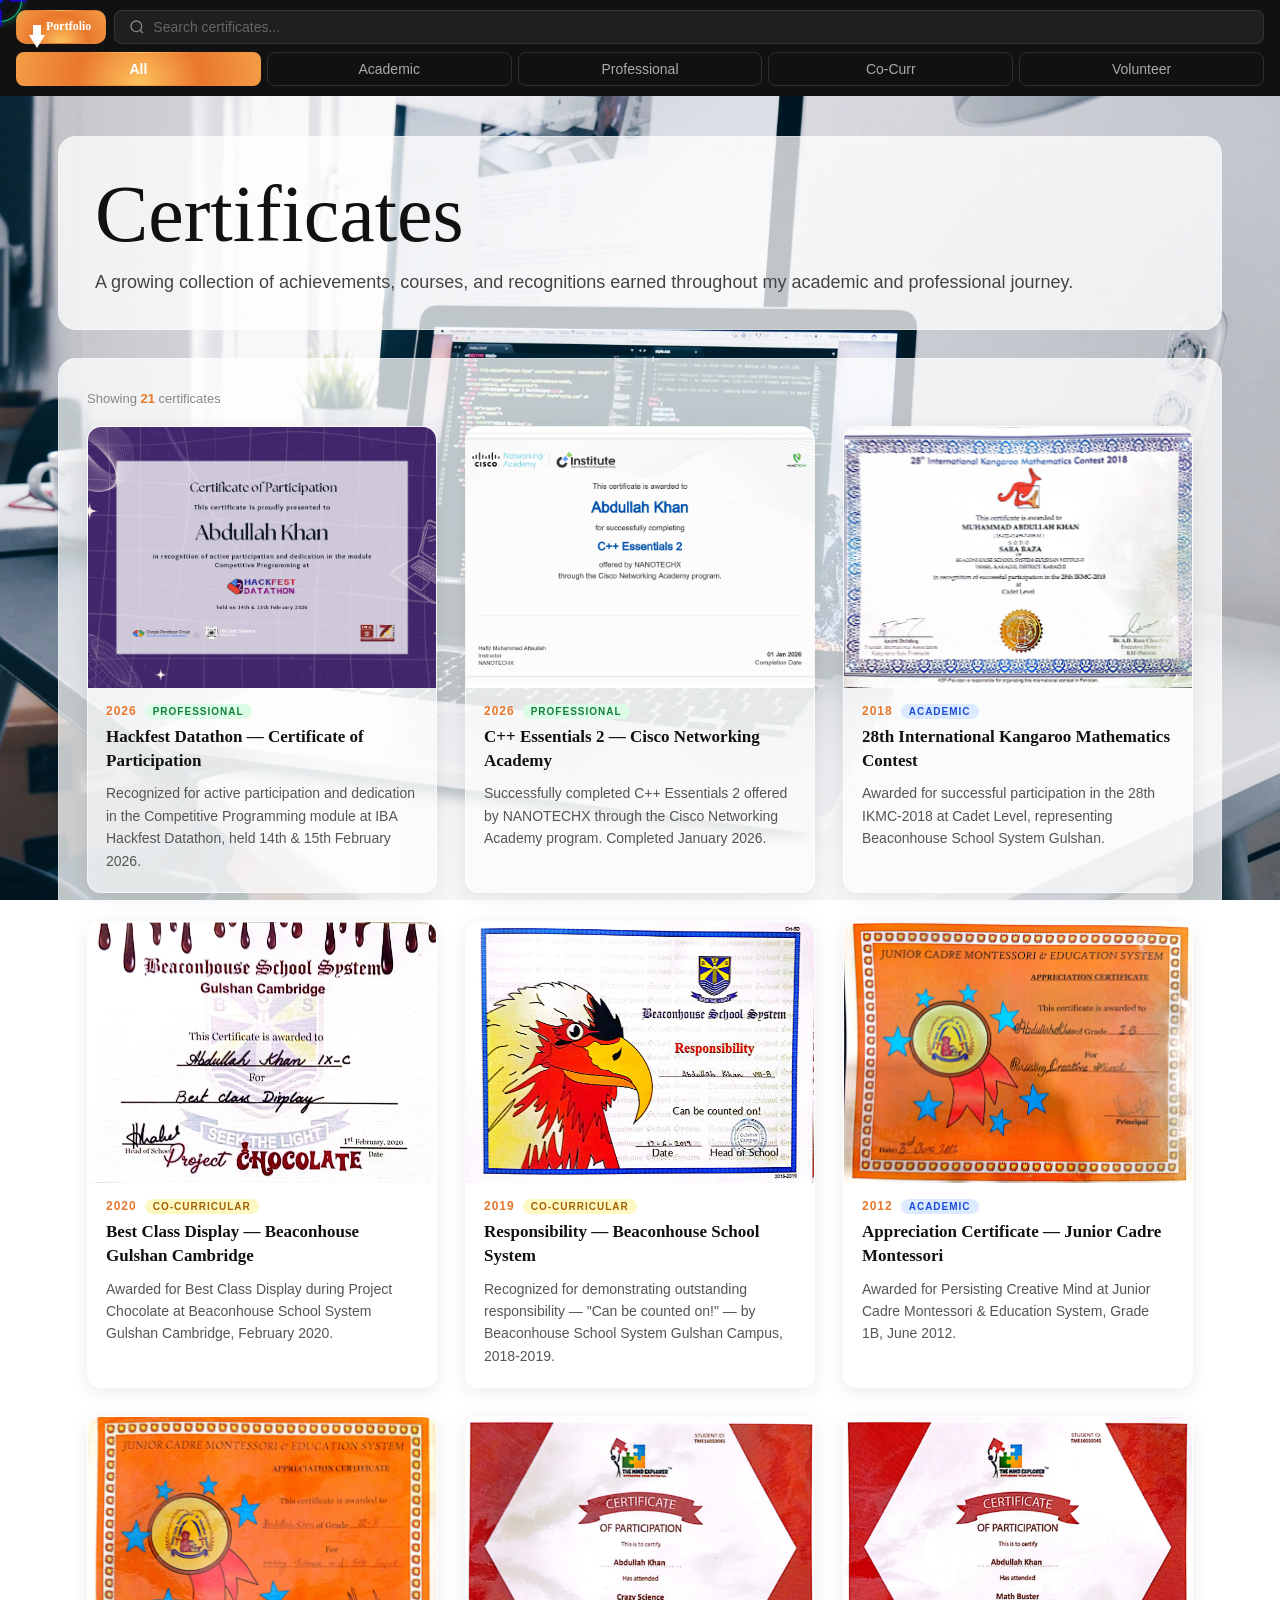
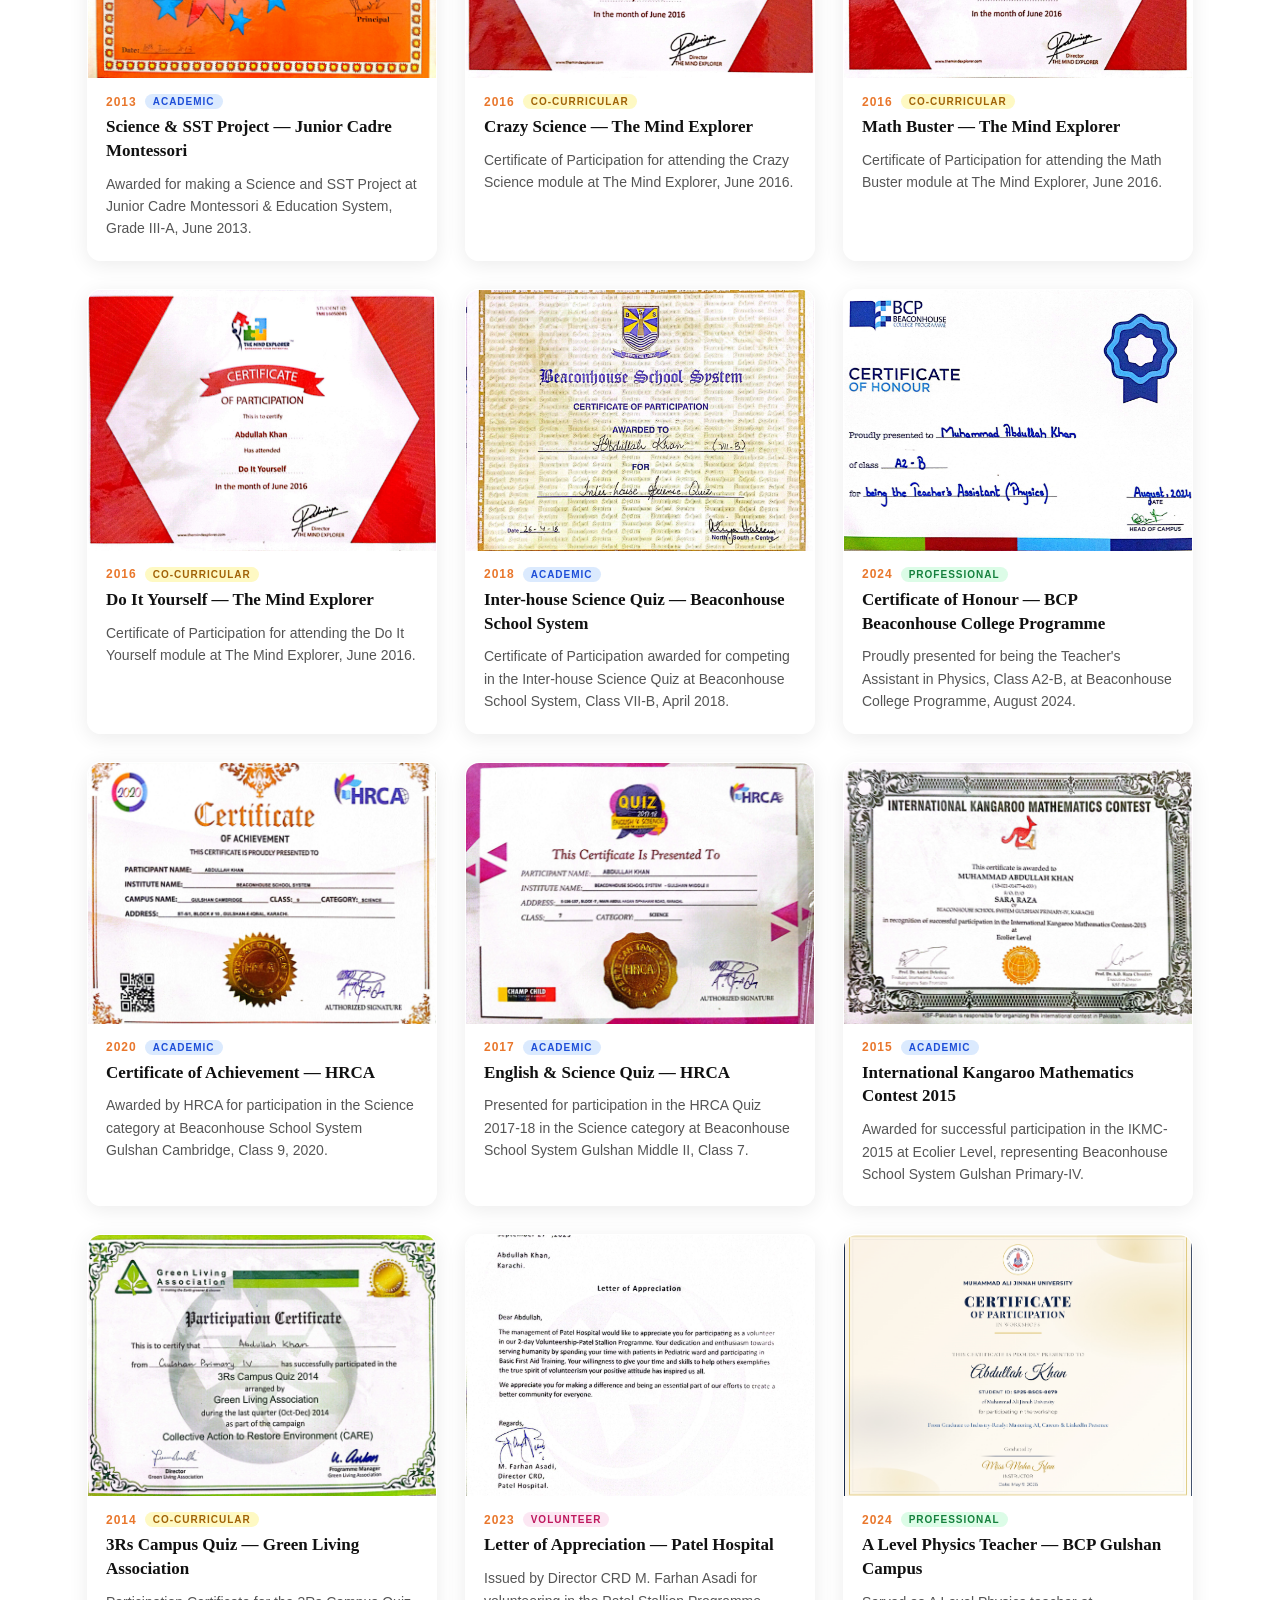
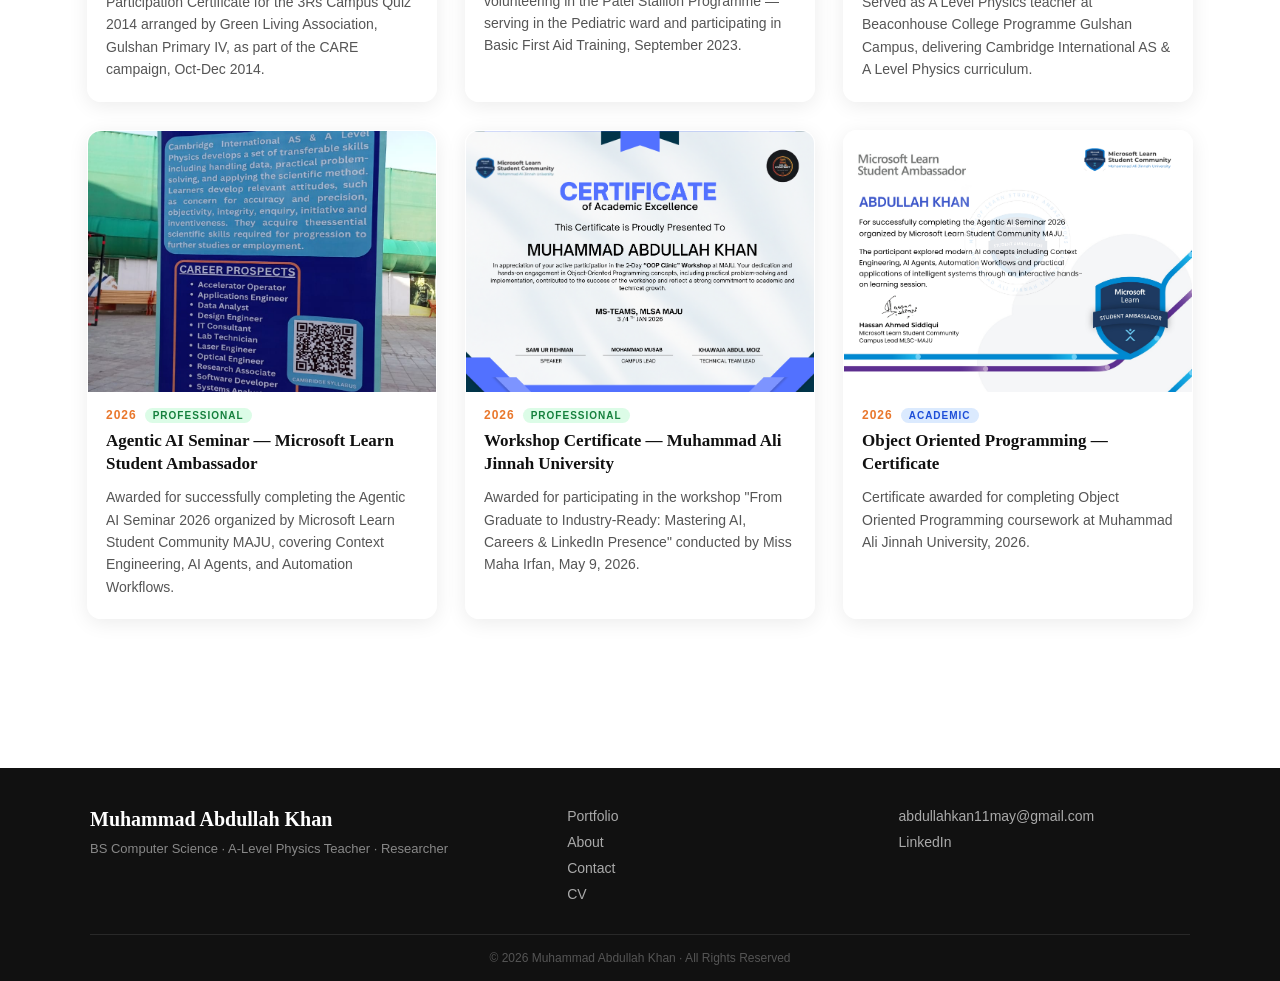
==== commit 36258813: "Update certificates.html" ====
--- a/certificates.html
+++ b/certificates.html
@@ -202,22 +202,22 @@
 
   <div class="progress-bar" id="progressBar"></div>
 
-<nav class="navbar" style="justify-content:space-between; padding:10px 16px; flex-wrap:nowrap; gap:10px;">
-  <a href="index.html" class="nav-btn" style="flex-shrink:0; font-size:12px; padding:8px 14px;">
-    <div class="btn-icon"><span></span></div>← Portfolio
-  </a>
-  <div style="display:flex; flex-direction:column; gap:8px; flex:1;">
-    <div class="filter-search-wrap" style="width:100%;">
+<nav class="navbar" style="flex-direction:column; align-items:stretch; gap:8px; padding:10px 16px;">
+  <div style="display:flex; gap:8px;">
+    <a href="index.html" class="nav-btn" style="flex-shrink:0; font-size:12px; padding:8px 14px;">
+      <div class="btn-icon"><span></span></div>← Portfolio
+    </a>
+    <div class="filter-search-wrap" style="flex:1;">
       <svg width="16" height="16" viewBox="0 0 24 24" fill="none" stroke="currentColor" stroke-width="2"><circle cx="11" cy="11" r="8"/><path d="m21 21-4.35-4.35"/></svg>
       <input class="filter-search" id="searchInput" type="text" placeholder="Search certificates..." />
     </div>
-   <div class="filter-tabs" style="display:flex; flex-wrap:nowrap; gap:6px; overflow-x:auto; padding-bottom:2px;">
-      <button class="filter-tab active" data-filter="all">All</button>
-      <button class="filter-tab" data-filter="academic">Academic</button>
-      <button class="filter-tab" data-filter="professional">Professional</button>
-      <button class="filter-tab" data-filter="cocurricular">Co-Curricular</button>
-      <button class="filter-tab" data-filter="volunteer">Volunteer</button>
-    </div>
+  </div>
+  <div style="display:flex; gap:6px; width:100%;">
+    <button class="filter-tab active" data-filter="all" style="flex:1;">All</button>
+    <button class="filter-tab" data-filter="academic" style="flex:1;">Academic</button>
+    <button class="filter-tab" data-filter="professional" style="flex:1;">Professional</button>
+    <button class="filter-tab" data-filter="cocurricular" style="flex:1;">Co-Curr</button>
+    <button class="filter-tab" data-filter="volunteer" style="flex:1;">Volunteer</button>
   </div>
 </nav>
 
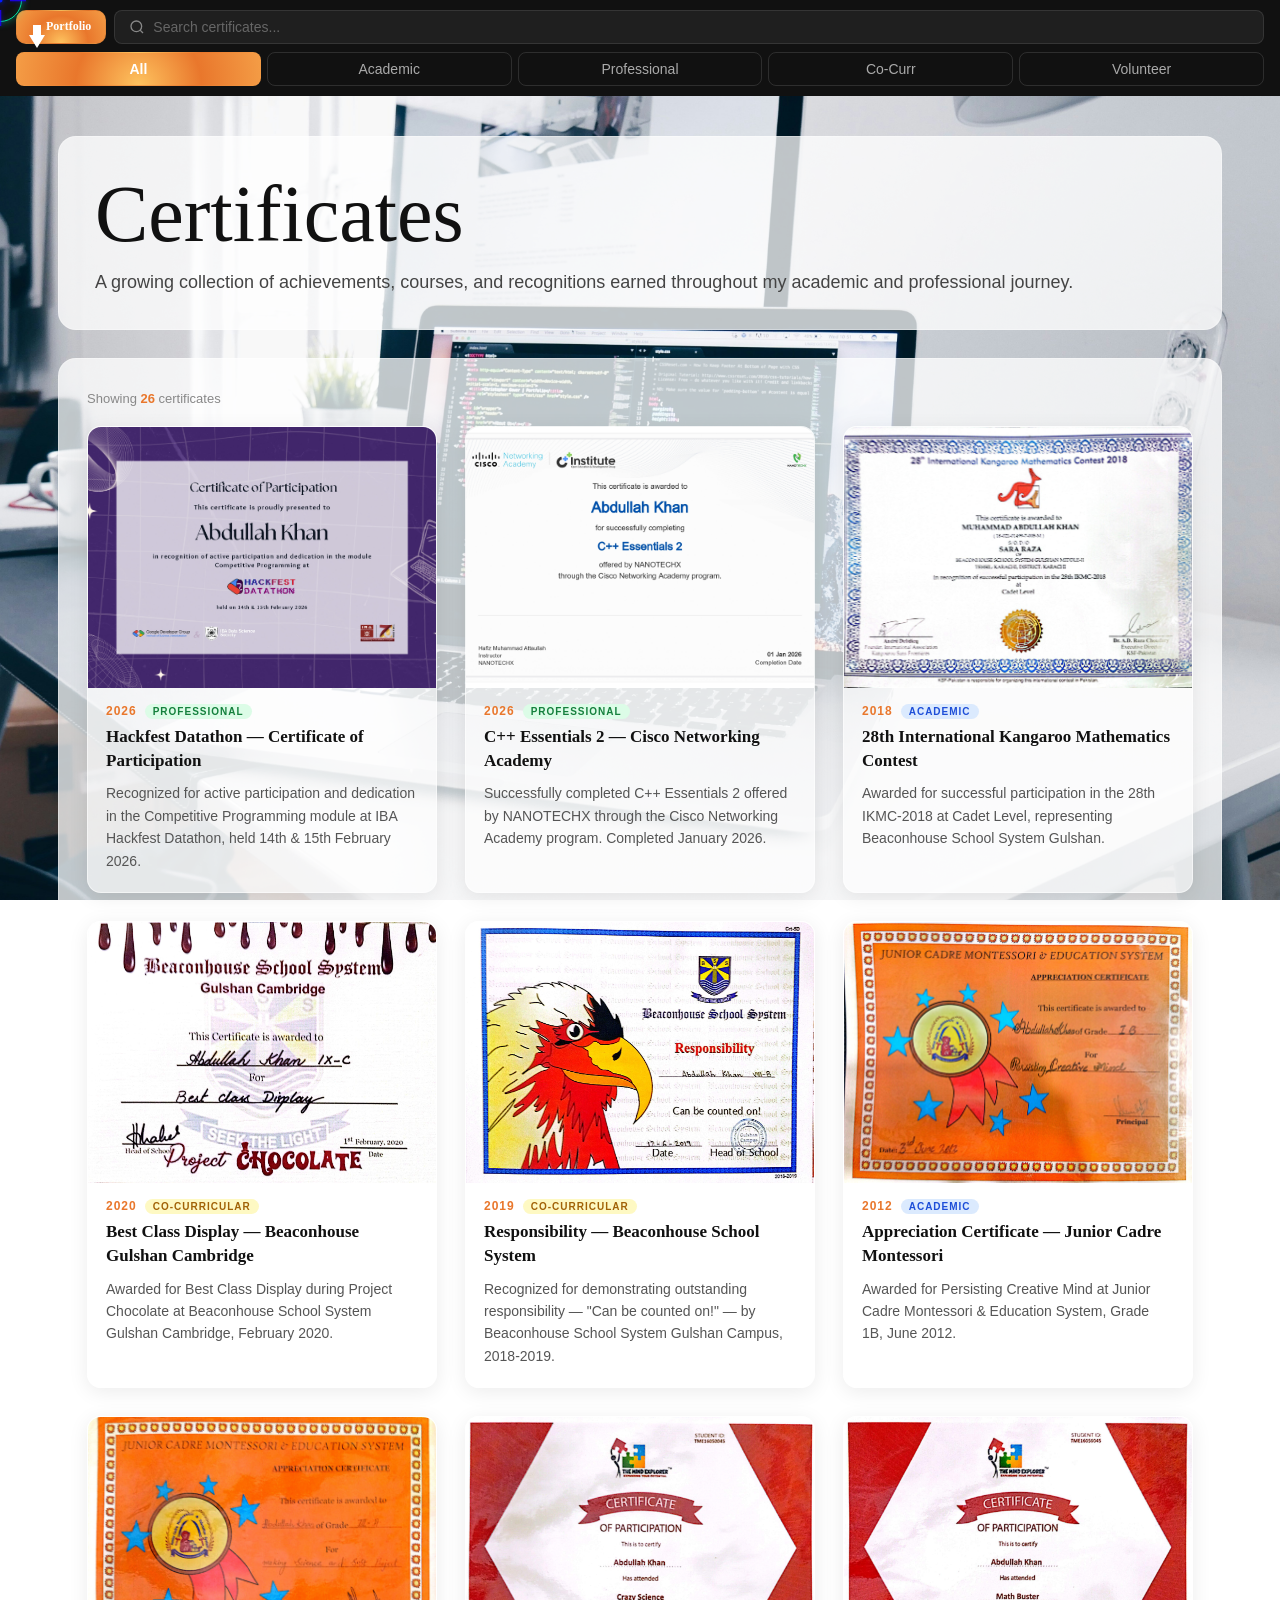
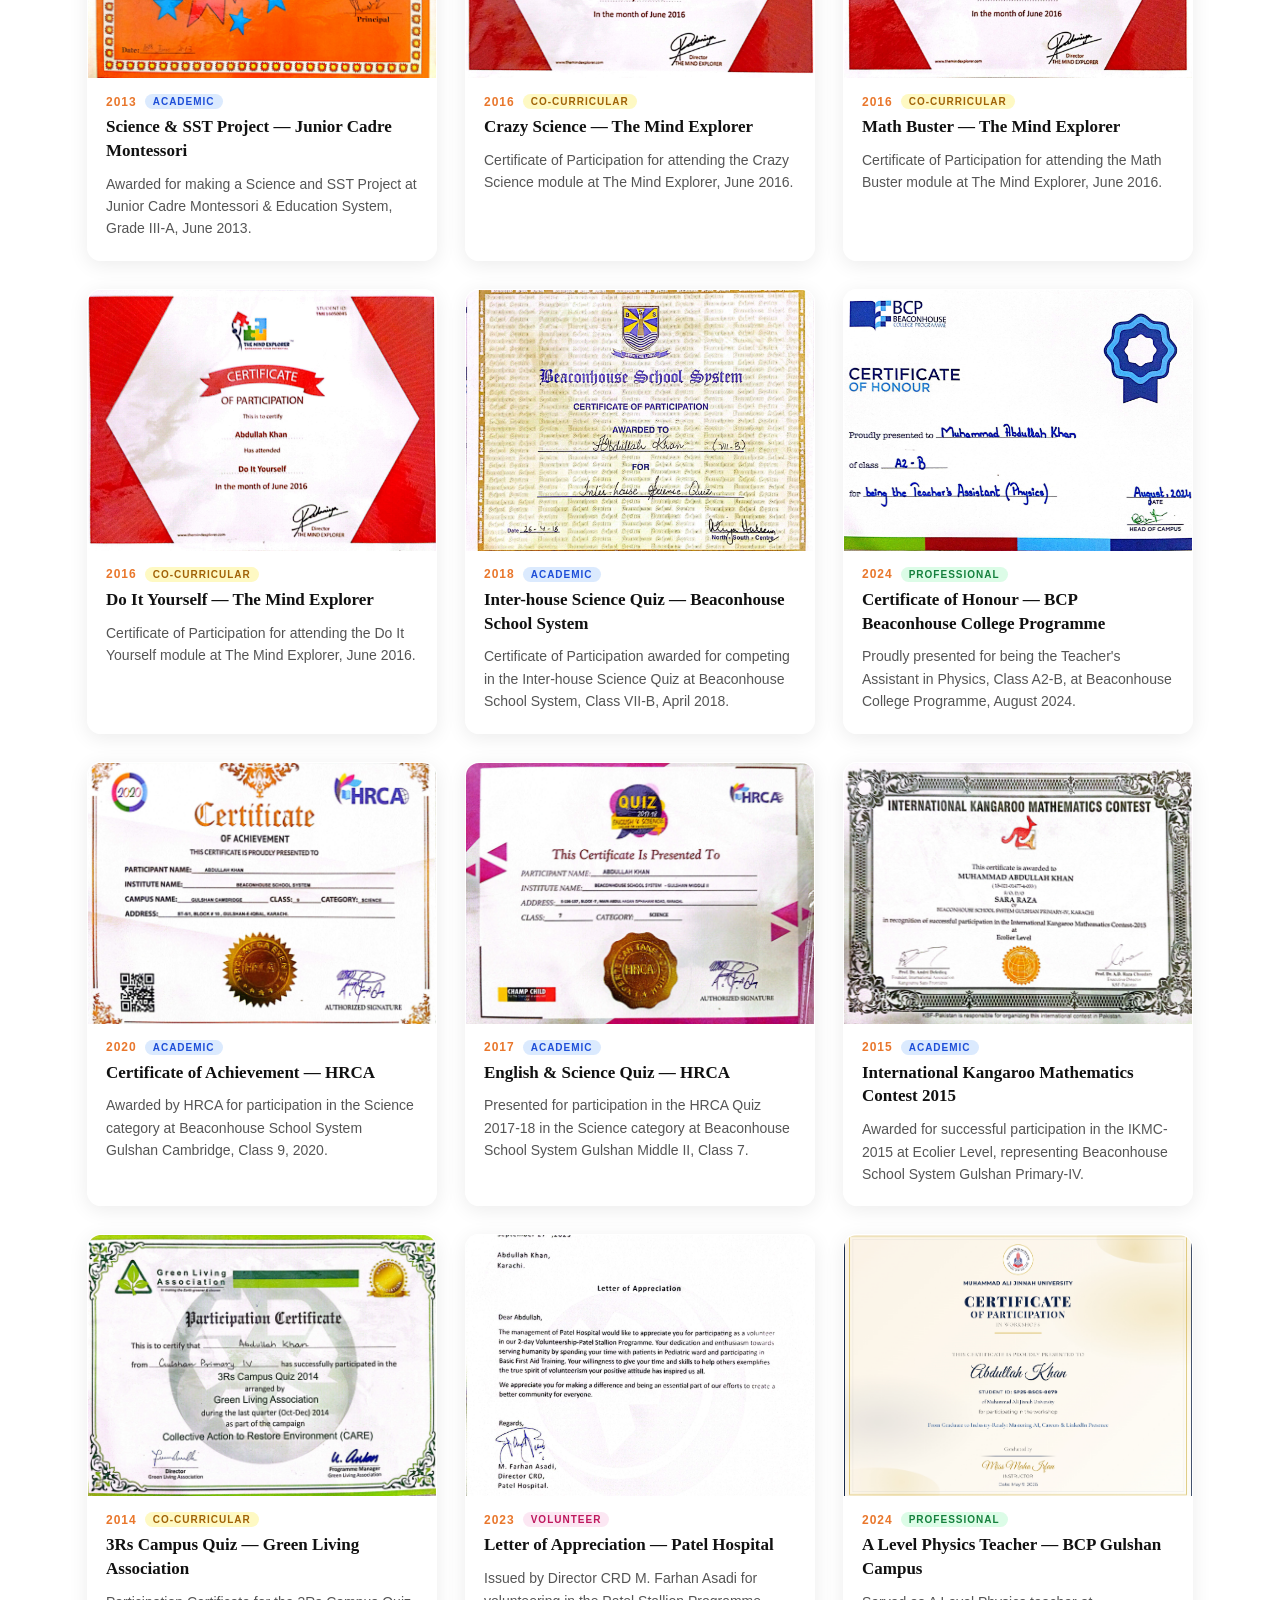
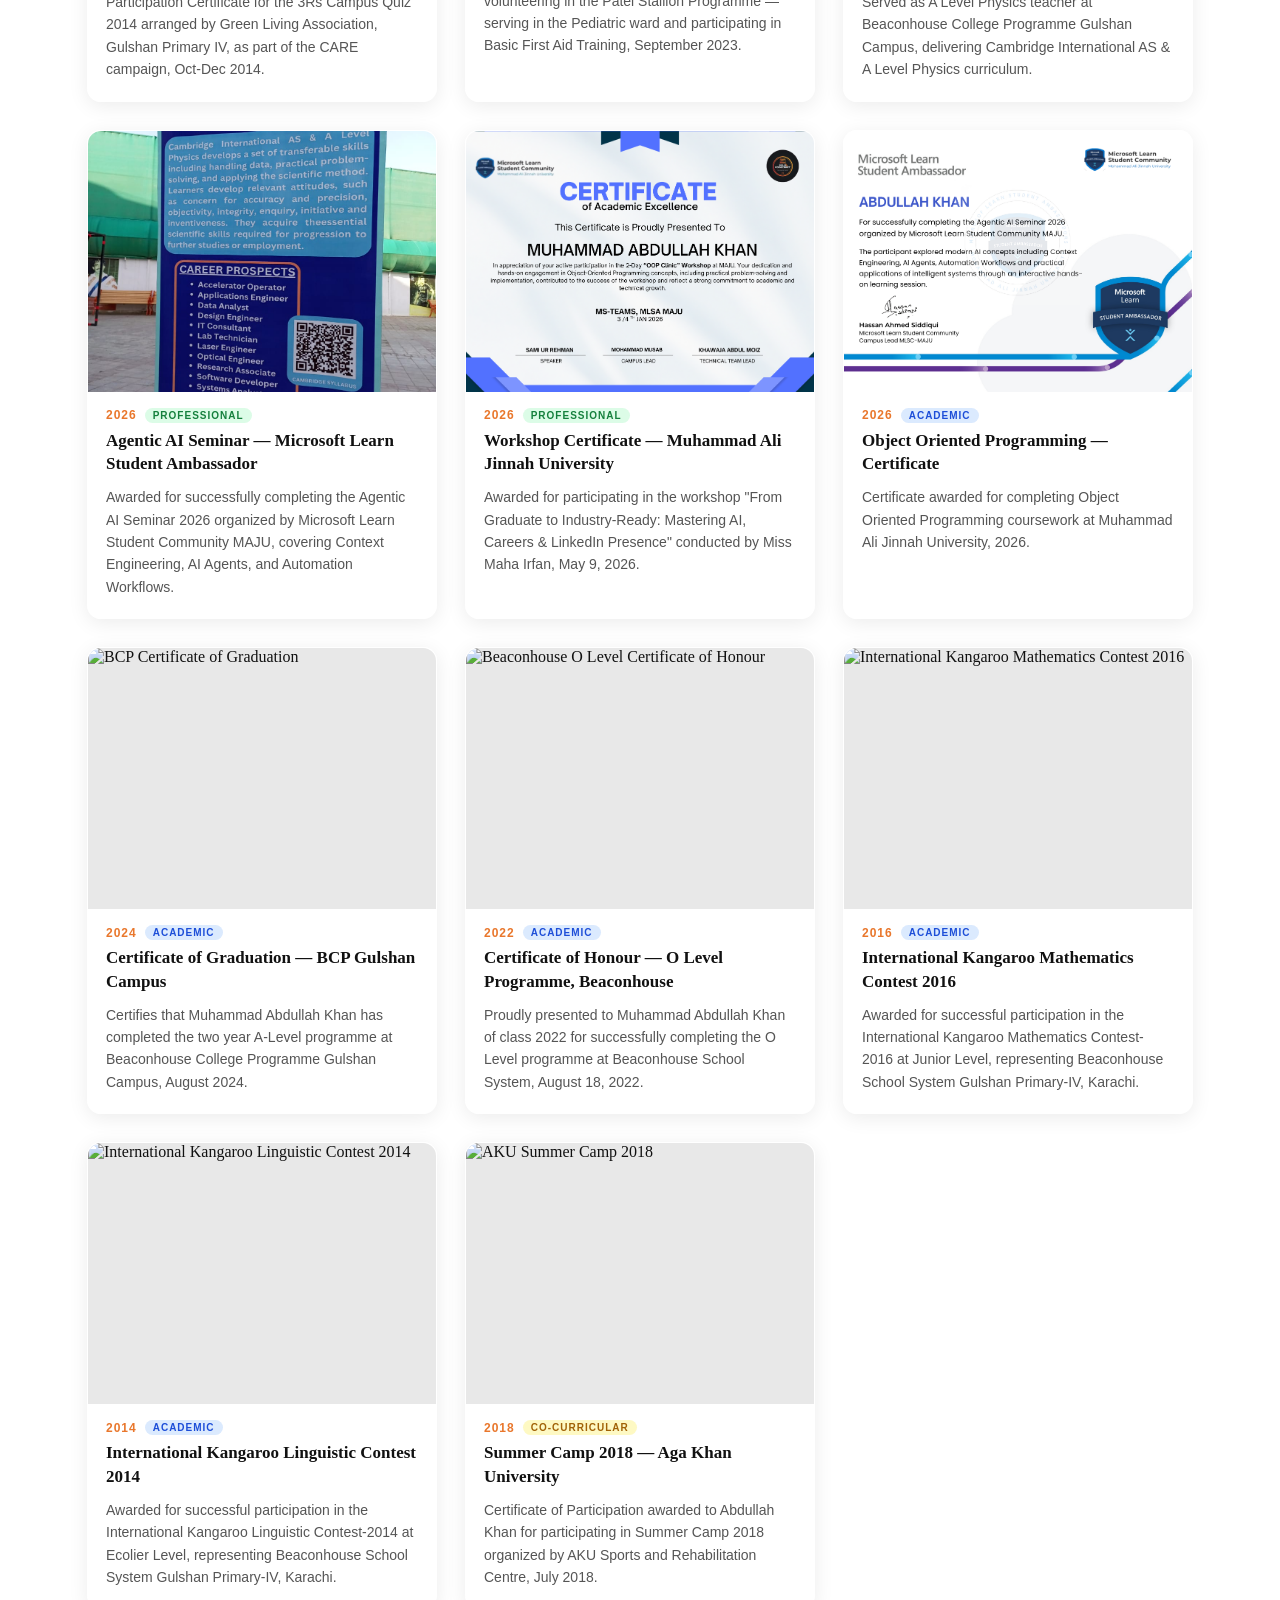
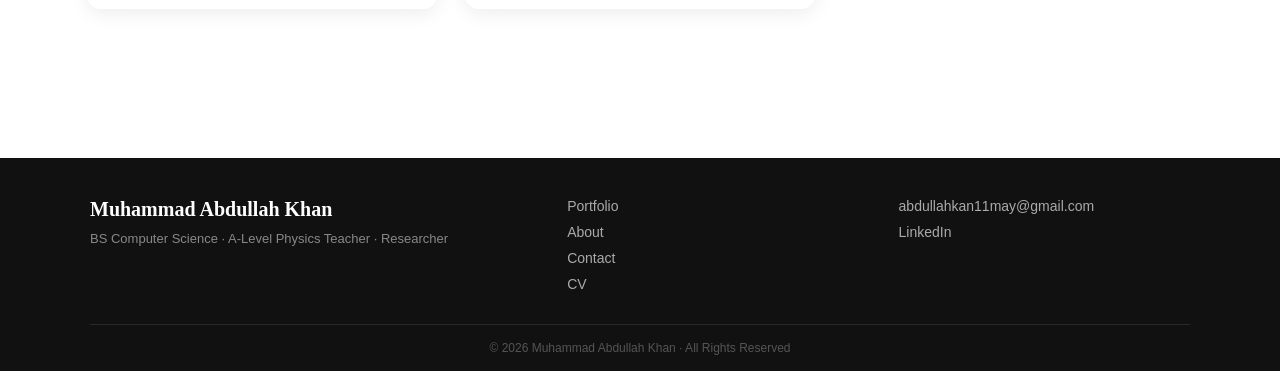
==== commit e0b62dcd: "Update certificates.html" ====
--- a/certificates.html
+++ b/certificates.html
@@ -179,14 +179,14 @@
       .footer-inner { grid-template-columns: 1fr; gap: 24px; }
       .navbar { gap: 10px; flex-wrap: wrap; }
     }
-    @media (max-width: 580px) {
-      .cert-grid { grid-template-columns: 1fr; }
-      .nav-btn { font-size: 11px; padding: 7px 12px; }
-      .nav-btn .btn-icon { display: none; }
-      .filter-bar { gap: 10px; }
-      .navbar { flex-wrap: nowrap; align-items: flex-start; }
-.filter-tab { font-size: 12px; padding: 6px 12px; }
-    }
+@media (max-width: 580px) {
+  .cert-grid { grid-template-columns: 1fr; }
+  .nav-btn { font-size: 11px; padding: 8px 10px; }
+  .nav-btn .btn-icon { display: none; }
+  .filter-bar { gap: 10px; }
+  .navbar { flex-wrap: nowrap; align-items: flex-start; }
+  .filter-tab { font-size: 10px; padding: 6px 5px; }
+}
   </style>
 </head>
 <body>
@@ -229,7 +229,7 @@
     </div>
 
     <div class="cert-section" id="certSection">
-      <div class="cert-count" id="certCount">Showing <span id="countNum">21</span> certificates</div>
+      <div class="cert-count" id="certCount">Showing <span id="countNum">26</span> certificates</div>
       <div class="cert-grid" id="certGrid">
 
         <!-- 1 · Professional (Hackfest / CP) -->
@@ -546,7 +546,80 @@
             <div class="cert-desc">Certificate awarded for completing Object Oriented Programming coursework at Muhammad Ali Jinnah University, 2026.</div>
           </div>
         </div>
-
+<!-- 22 · Academic (BCP Graduation) -->
+        <div class="cert-card" data-category="academic" data-text="certificate of graduation bcp beaconhouse college programme gulshan campus a level 2024">
+          <div class="cert-img-wrap" onclick="openLightbox('cert22.jpeg')">
+            <img src="cert22.jpeg" alt="BCP Certificate of Graduation" loading="lazy" />
+          </div>
+          <div class="cert-info">
+            <div class="cert-meta">
+              <span class="cert-year">2024</span>
+              <span class="cert-badge badge-academic">Academic</span>
+            </div>
+            <div class="cert-title">Certificate of Graduation — BCP Gulshan Campus</div>
+            <div class="cert-desc">Certifies that Muhammad Abdullah Khan has completed the two year A-Level programme at Beaconhouse College Programme Gulshan Campus, August 2024.</div>
+          </div>
+        </div>
+
+        <!-- 23 · Academic (O Level Honour) -->
+        <div class="cert-card" data-category="academic" data-text="certificate of honour beaconhouse school system o level programme 2022">
+          <div class="cert-img-wrap" onclick="openLightbox('cert23.jpeg')">
+            <img src="cert23.jpeg" alt="Beaconhouse O Level Certificate of Honour" loading="lazy" />
+          </div>
+          <div class="cert-info">
+            <div class="cert-meta">
+              <span class="cert-year">2022</span>
+              <span class="cert-badge badge-academic">Academic</span>
+            </div>
+            <div class="cert-title">Certificate of Honour — O Level Programme, Beaconhouse</div>
+            <div class="cert-desc">Proudly presented to Muhammad Abdullah Khan of class 2022 for successfully completing the O Level programme at Beaconhouse School System, August 18, 2022.</div>
+          </div>
+        </div>
+
+        <!-- 24 · Academic (IKMC 2016) -->
+        <div class="cert-card" data-category="academic" data-text="international kangaroo mathematics contest ikmc 2016 beaconhouse gulshan primary junior level">
+          <div class="cert-img-wrap" onclick="openLightbox('cert24.jpeg')">
+            <img src="cert24.jpeg" alt="International Kangaroo Mathematics Contest 2016" loading="lazy" />
+          </div>
+          <div class="cert-info">
+            <div class="cert-meta">
+              <span class="cert-year">2016</span>
+              <span class="cert-badge badge-academic">Academic</span>
+            </div>
+            <div class="cert-title">International Kangaroo Mathematics Contest 2016</div>
+            <div class="cert-desc">Awarded for successful participation in the International Kangaroo Mathematics Contest-2016 at Junior Level, representing Beaconhouse School System Gulshan Primary-IV, Karachi.</div>
+          </div>
+        </div>
+
+        <!-- 25 · Academic (IKLC 2014) -->
+        <div class="cert-card" data-category="academic" data-text="international kangaroo linguistic contest iklc 2014 beaconhouse gulshan primary ecolier level language">
+          <div class="cert-img-wrap" onclick="openLightbox('cert25.jpeg')">
+            <img src="cert25.jpeg" alt="International Kangaroo Linguistic Contest 2014" loading="lazy" />
+          </div>
+          <div class="cert-info">
+            <div class="cert-meta">
+              <span class="cert-year">2014</span>
+              <span class="cert-badge badge-academic">Academic</span>
+            </div>
+            <div class="cert-title">International Kangaroo Linguistic Contest 2014</div>
+            <div class="cert-desc">Awarded for successful participation in the International Kangaroo Linguistic Contest-2014 at Ecolier Level, representing Beaconhouse School System Gulshan Primary-IV, Karachi.</div>
+          </div>
+        </div>
+
+        <!-- 26 · Co-Curricular (AKU Summer Camp) -->
+        <div class="cert-card" data-category="cocurricular" data-text="aga khan university aku summer camp 2018 sports rehabilitation participation">
+          <div class="cert-img-wrap" onclick="openLightbox('cert26.jpeg')">
+            <img src="cert26.jpeg" alt="AKU Summer Camp 2018" loading="lazy" />
+          </div>
+          <div class="cert-info">
+            <div class="cert-meta">
+              <span class="cert-year">2018</span>
+              <span class="cert-badge badge-cocurricular">Co-Curricular</span>
+            </div>
+            <div class="cert-title">Summer Camp 2018 — Aga Khan University</div>
+            <div class="cert-desc">Certificate of Participation awarded to Abdullah Khan for participating in Summer Camp 2018 organized by AKU Sports and Rehabilitation Centre, July 2018.</div>
+          </div>
+        </div>
       </div><!-- end cert-grid -->
       <div class="no-results" id="noResults">No certificates match your search.</div>
     </div><!-- end cert-section -->
